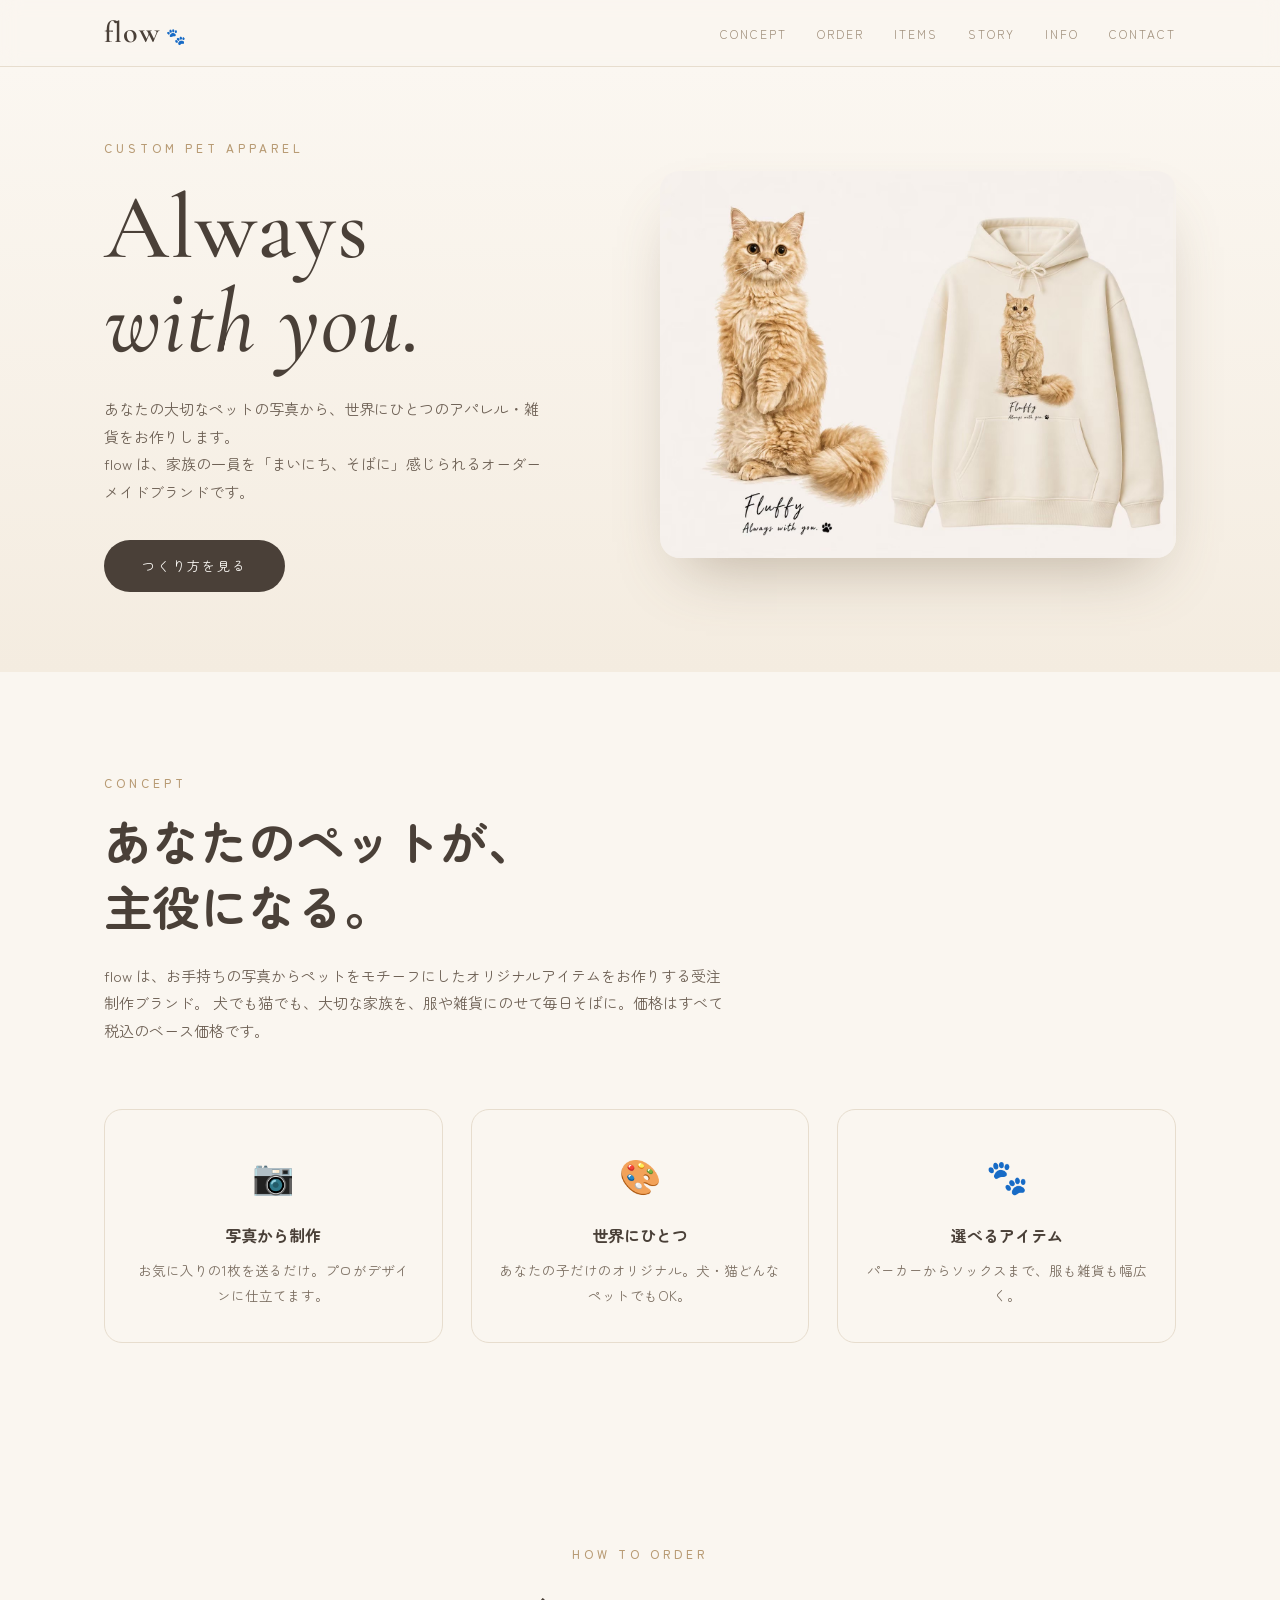
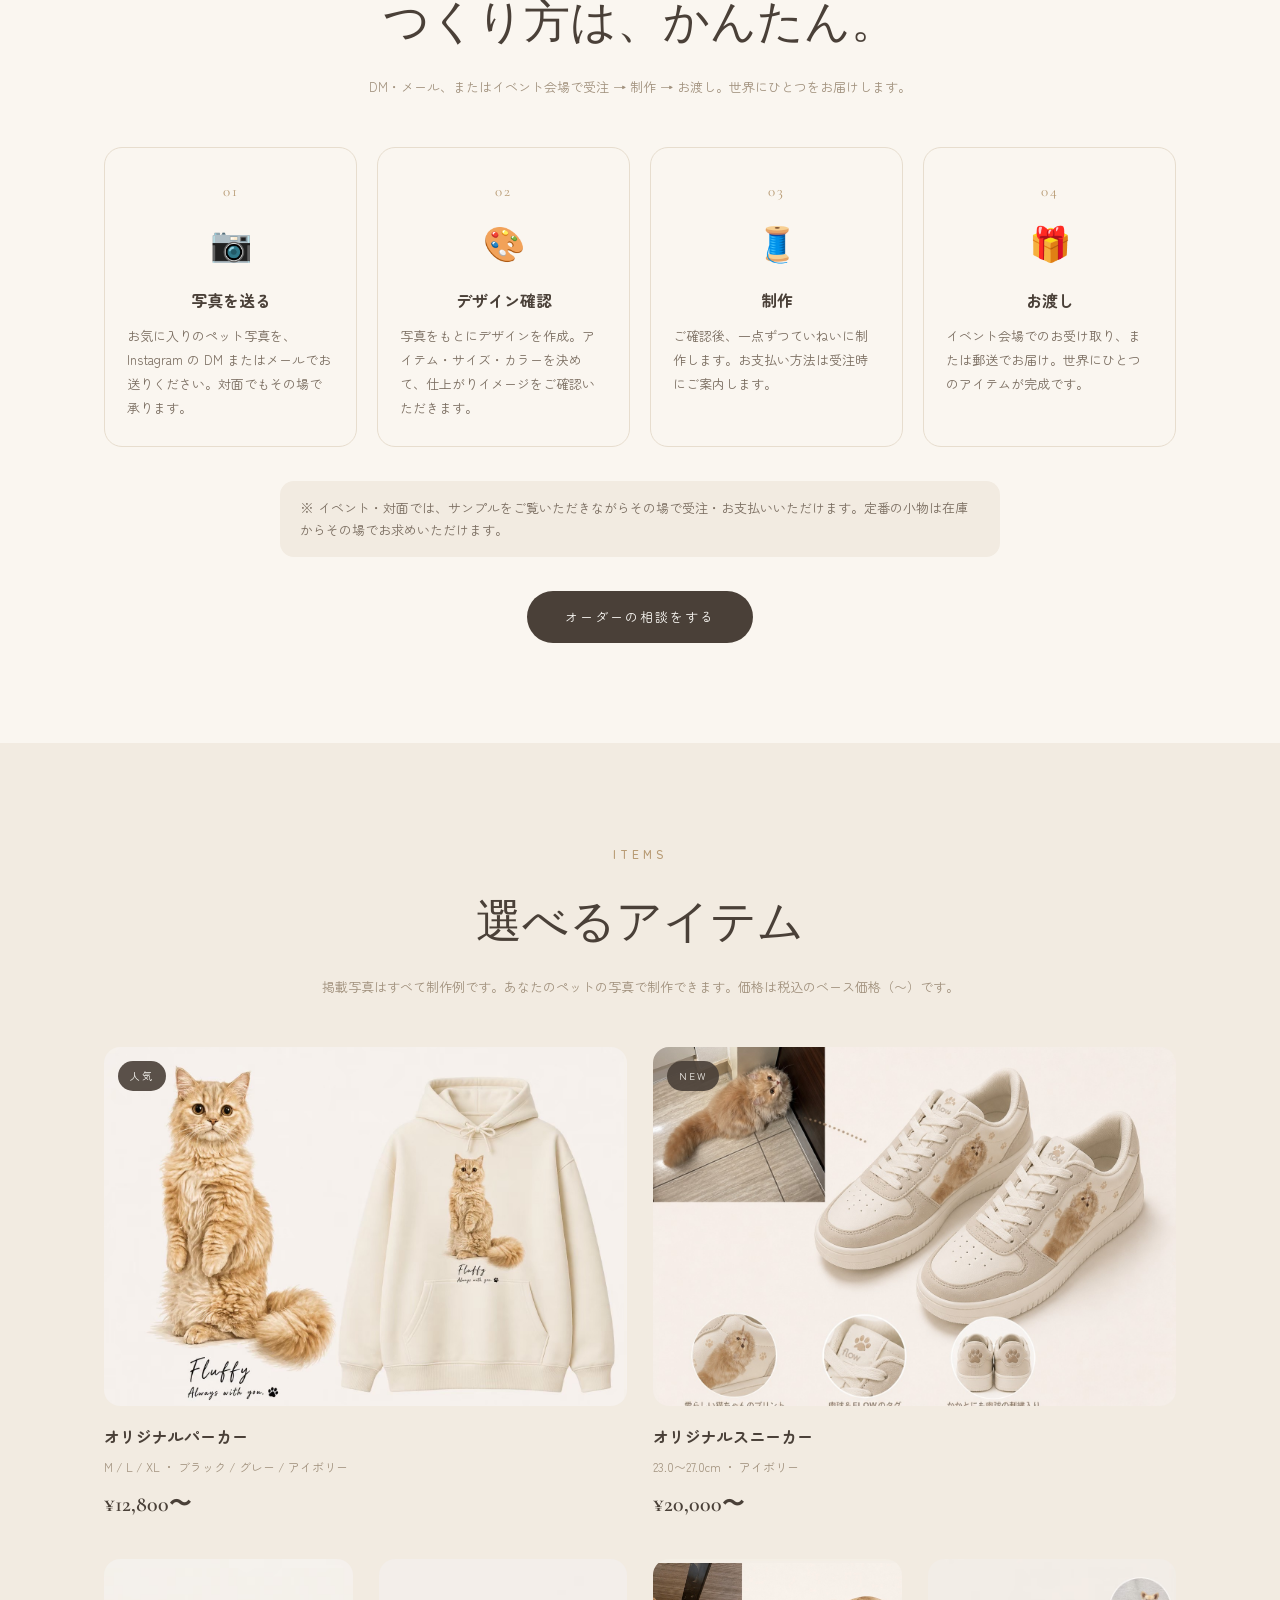
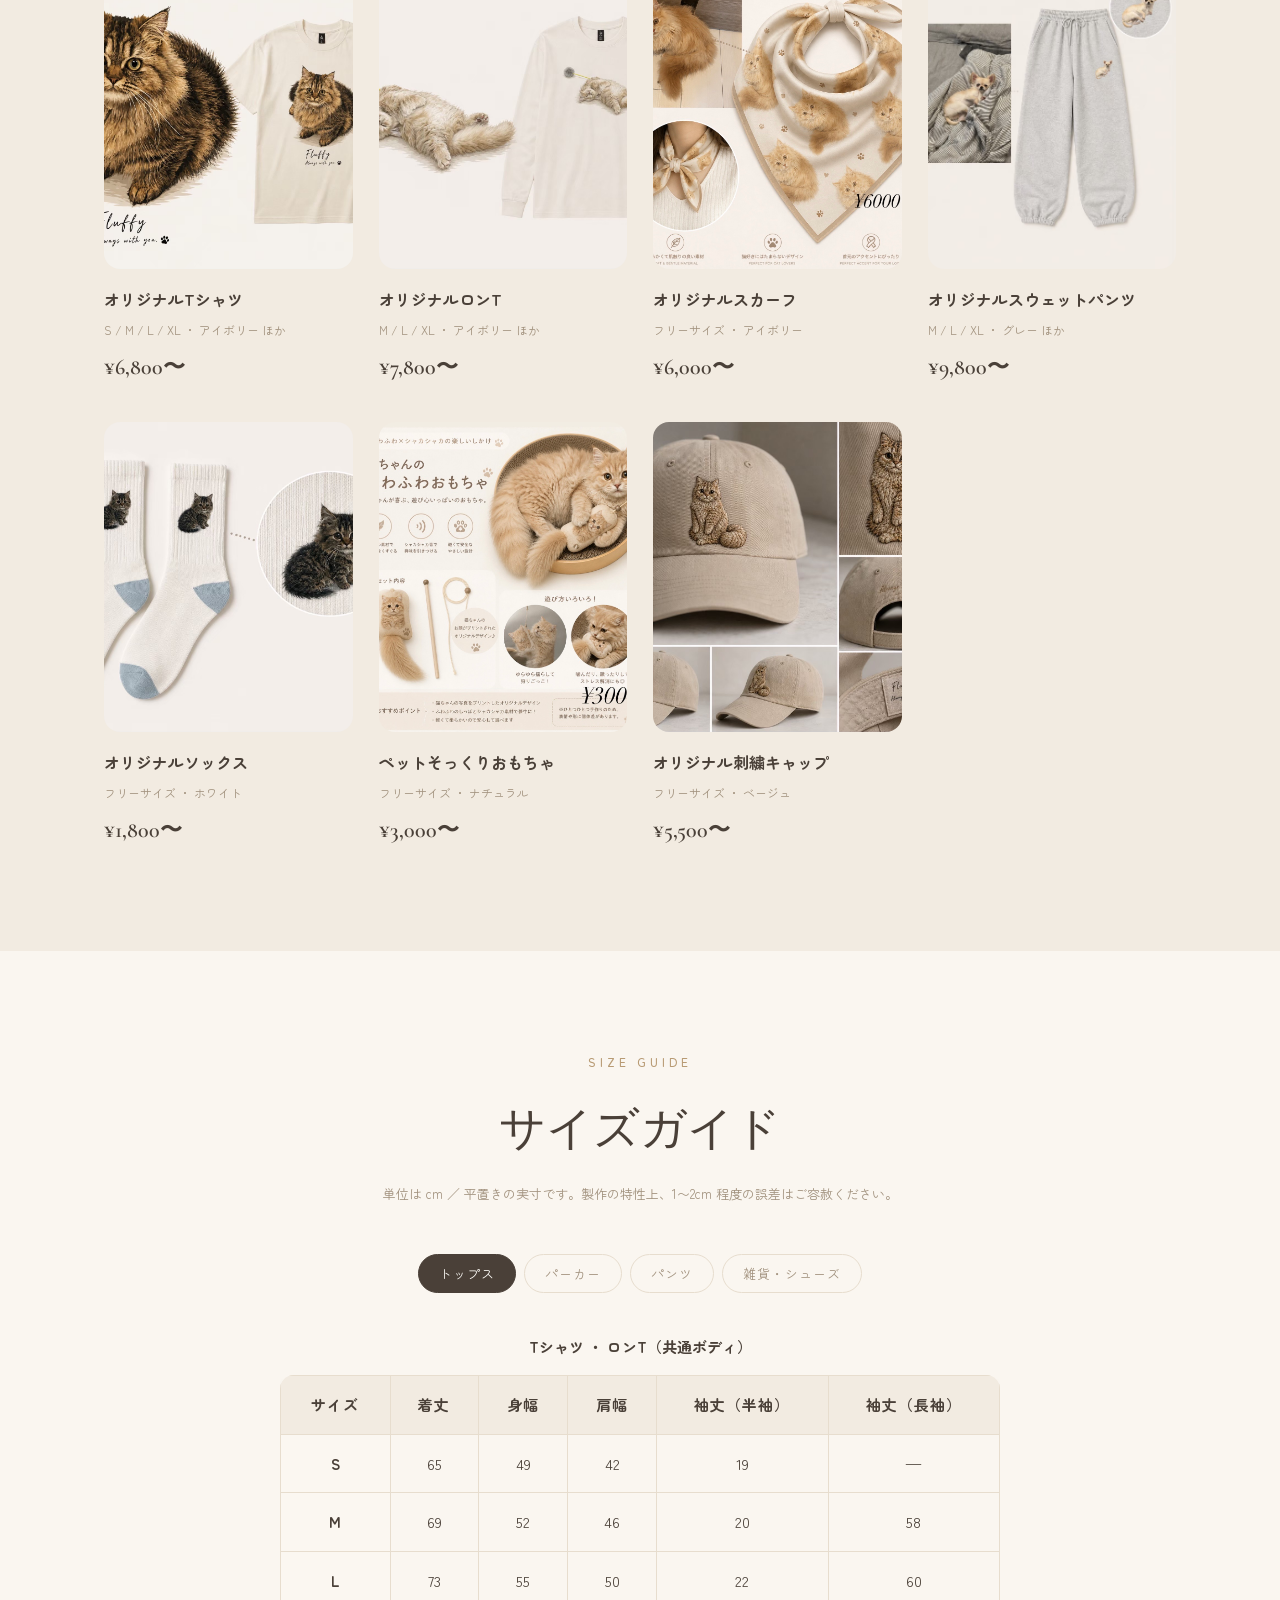
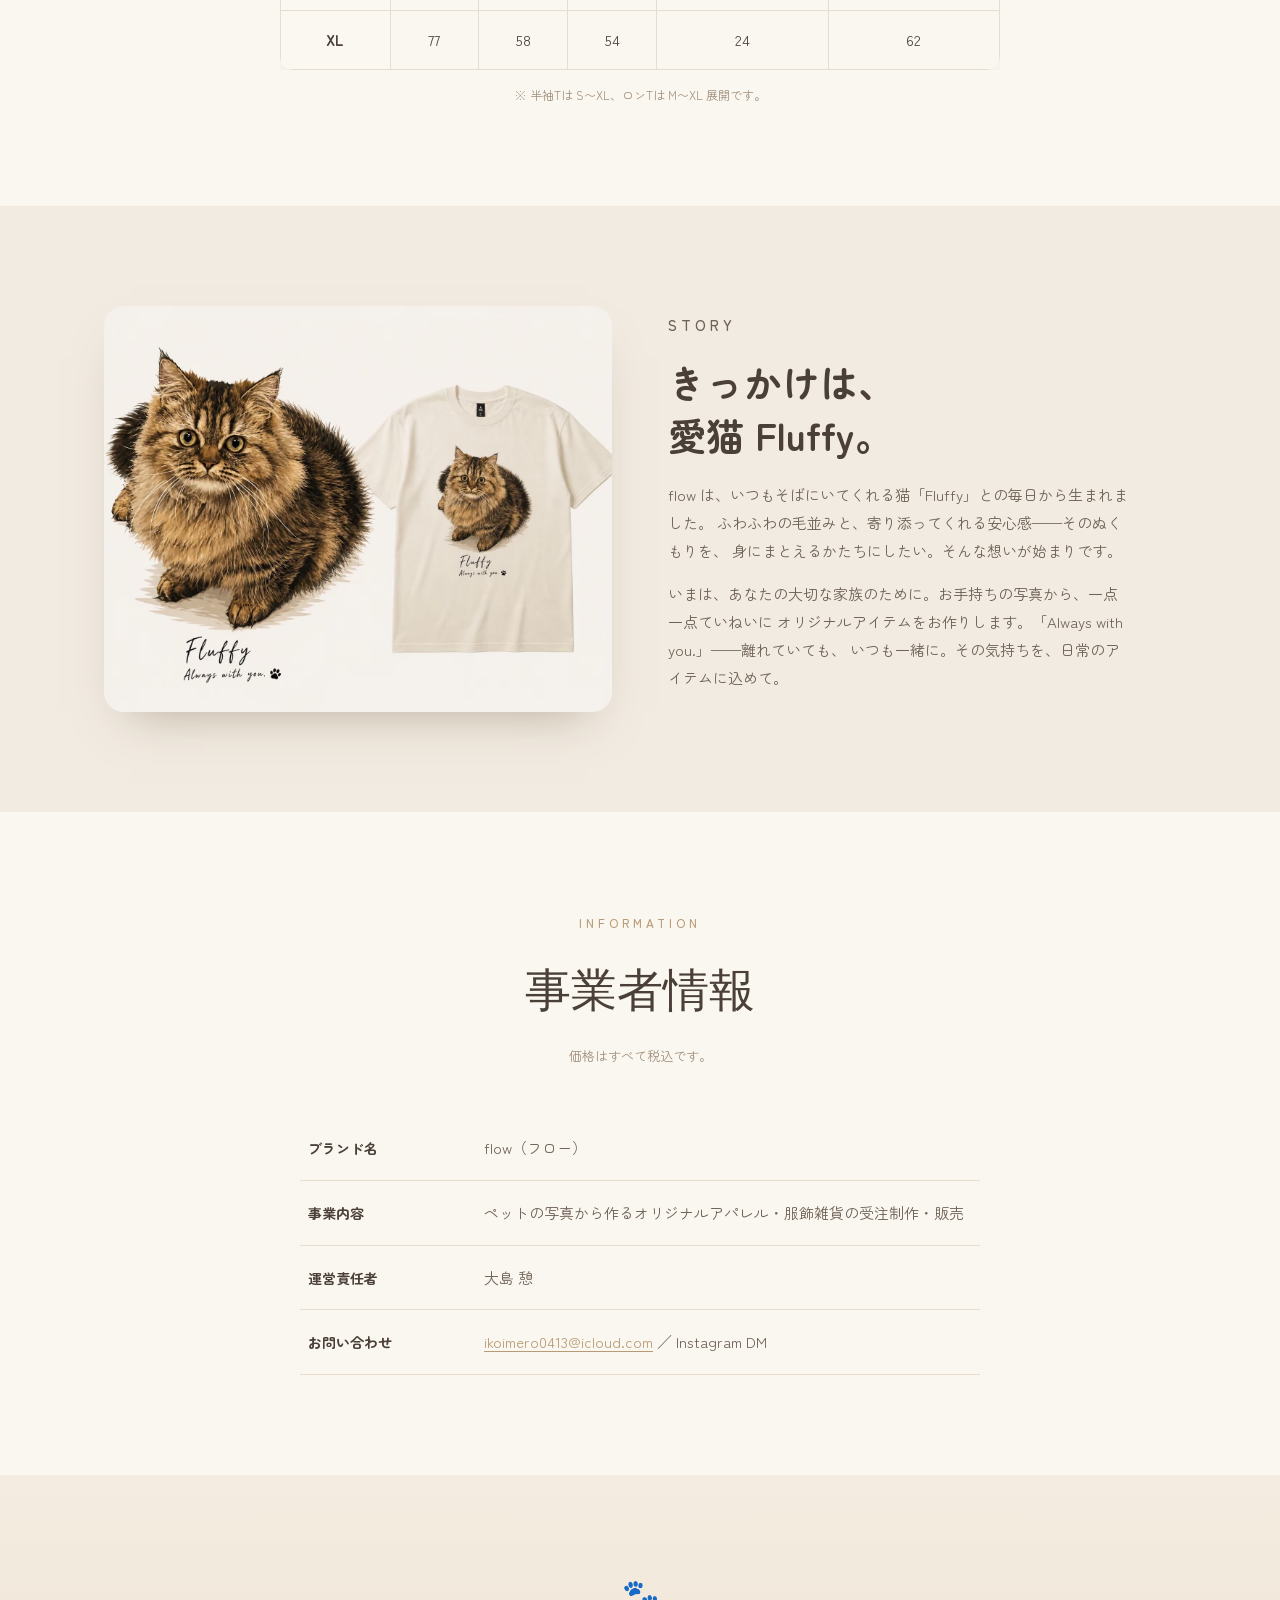
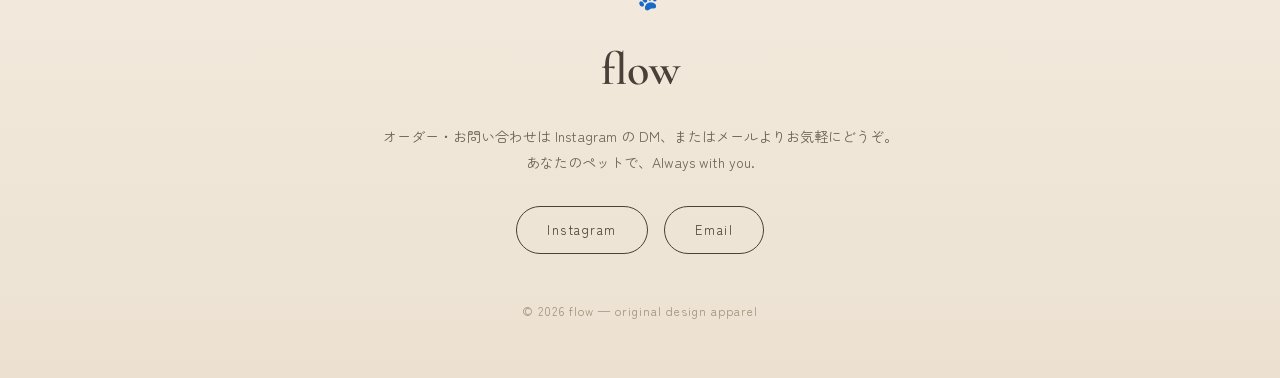
==== index.html @ d270e7b7 "Move site to repo root for GitHub Pages Flatten the site out of the nested apparel-site/ folder to t" ====
<!DOCTYPE html>
<html lang="ja">
<head>
<meta charset="utf-8">
<meta name="viewport" content="width=device-width, initial-scale=1">
<title>flow — あなたのペットで作る、オーダーメイドアパレル</title>
<meta name="description" content="flow（フロー）は、あなたの大切なペットの写真からオリジナルのアパレル・服飾雑貨をお作りする受注制作ブランド。犬も猫も、まいにちそばに。">
<meta property="og:title" content="flow — あなたのペットで作る、オーダーメイドアパレル">
<meta property="og:description" content="ペットの写真から作る、世界にひとつのオリジナルアパレル・服飾雑貨。">
<meta property="og:type" content="website">
<link rel="preconnect" href="https://fonts.googleapis.com">
<link rel="preconnect" href="https://fonts.gstatic.com" crossorigin>
<link href="https://fonts.googleapis.com/css2?family=Cormorant+Garamond:ital,wght@0,400;0,500;0,600;1,400&family=Zen+Maru+Gothic:wght@400;500;700&display=swap" rel="stylesheet">
<link rel="stylesheet" href="styles.css">
</head>
<body id="top">

  <!-- ===== ヘッダー ===== -->
  <header class="site-header">
    <div class="wrap header-inner">
      <a class="brand" href="#top">flow<span class="paw">🐾</span></a>
      <nav class="nav">
        <a href="#concept">CONCEPT</a>
        <a href="#order">ORDER</a>
        <a href="#items">ITEMS</a>
        <a href="#story">STORY</a>
        <a href="#information">INFO</a>
        <a href="#contact">CONTACT</a>
      </nav>
    </div>
  </header>

  <!-- ===== ヒーロー ===== -->
  <section class="hero">
    <div class="wrap hero-inner">
      <div class="hero-text">
        <p class="hero-kicker">CUSTOM PET APPAREL</p>
        <h1 class="hero-title">Always<br><span class="italic">with you.</span></h1>
        <p class="hero-lead">
          あなたの大切なペットの写真から、世界にひとつのアパレル・雑貨をお作りします。<br>
          flow は、家族の一員を「まいにち、そばに」感じられるオーダーメイドブランドです。
        </p>
        <a class="btn" href="#order">つくり方を見る</a>
      </div>
      <div class="hero-visual">
        <img src="assets/fluffy-hoodie.jpeg" alt="Fluffy プリントのアイボリーパーカー" loading="eager">
      </div>
    </div>
  </section>

  <!-- ===== コンセプト ===== -->
  <section id="concept" class="section concept">
    <div class="wrap">
      <p class="eyebrow">CONCEPT</p>
      <h2 class="concept-copy">
        あなたのペットが、<br>主役になる。
      </h2>
      <p class="concept-lead">
        flow は、お手持ちの写真からペットをモチーフにしたオリジナルアイテムをお作りする受注制作ブランド。
        犬でも猫でも、大切な家族を、服や雑貨にのせて毎日そばに。価格はすべて税込のベース価格です。
      </p>
      <div class="features">
        <div class="feature">
          <span class="feature-icon">📷</span>
          <h3>写真から制作</h3>
          <p>お気に入りの1枚を送るだけ。プロがデザインに仕立てます。</p>
        </div>
        <div class="feature">
          <span class="feature-icon">🎨</span>
          <h3>世界にひとつ</h3>
          <p>あなたの子だけのオリジナル。犬・猫どんなペットでもOK。</p>
        </div>
        <div class="feature">
          <span class="feature-icon">🐾</span>
          <h3>選べるアイテム</h3>
          <p>パーカーからソックスまで、服も雑貨も幅広く。</p>
        </div>
      </div>
    </div>
  </section>

  <!-- ===== 注文の流れ ===== -->
  <section id="order" class="section">
    <div class="wrap">
      <p class="eyebrow center">HOW TO ORDER</p>
      <h2 class="section-title center">つくり方は、かんたん。</h2>
      <p class="section-sub center">DM・メール、またはイベント会場で受注 → 制作 → お渡し。世界にひとつをお届けします。</p>

      <div class="steps">
        <div class="step">
          <span class="step-no">01</span>
          <span class="step-icon">📷</span>
          <h3>写真を送る</h3>
          <p>お気に入りのペット写真を、Instagram の DM またはメールでお送りください。対面でもその場で承ります。</p>
        </div>
        <div class="step">
          <span class="step-no">02</span>
          <span class="step-icon">🎨</span>
          <h3>デザイン確認</h3>
          <p>写真をもとにデザインを作成。アイテム・サイズ・カラーを決めて、仕上がりイメージをご確認いただきます。</p>
        </div>
        <div class="step">
          <span class="step-no">03</span>
          <span class="step-icon">🧵</span>
          <h3>制作</h3>
          <p>ご確認後、一点ずつていねいに制作します。お支払い方法は受注時にご案内します。</p>
        </div>
        <div class="step">
          <span class="step-no">04</span>
          <span class="step-icon">🎁</span>
          <h3>お渡し</h3>
          <p>イベント会場でのお受け取り、または郵送でお届け。世界にひとつのアイテムが完成です。</p>
        </div>
      </div>
      <p class="order-note">
        ※ イベント・対面では、サンプルをご覧いただきながらその場で受注・お支払いいただけます。定番の小物は在庫からその場でお求めいただけます。
      </p>
      <div class="order-cta">
        <a class="btn" href="#contact">オーダーの相談をする</a>
      </div>
    </div>
  </section>

  <!-- ===== アイテム ===== -->
  <section id="items" class="section section-alt">
    <div class="wrap">
      <p class="eyebrow center">ITEMS</p>
      <h2 class="section-title center">選べるアイテム</h2>
      <p class="section-sub center">掲載写真はすべて制作例です。あなたのペットの写真で制作できます。価格は税込のベース価格（〜）です。</p>

      <div class="grid">

        <article class="card feature-card">
          <div class="card-img">
            <img src="assets/fluffy-hoodie.jpeg" alt="オリジナルパーカー 制作例" loading="lazy">
            <span class="badge">人気</span>
          </div>
          <div class="card-body">
            <h3 class="card-name">オリジナルパーカー</h3>
            <p class="card-meta">M / L / XL ・ ブラック / グレー / アイボリー</p>
            <p class="card-price">¥12,800〜</p>
          </div>
        </article>

        <article class="card feature-card">
          <div class="card-img">
            <img src="assets/sneakers.jpeg" alt="オリジナルスニーカー 制作例" loading="lazy">
            <span class="badge">NEW</span>
          </div>
          <div class="card-body">
            <h3 class="card-name">オリジナルスニーカー</h3>
            <p class="card-meta">23.0〜27.0cm ・ アイボリー</p>
            <p class="card-price">¥20,000〜</p>
          </div>
        </article>

        <article class="card">
          <div class="card-img">
            <img src="assets/tshirt.jpeg" alt="オリジナルTシャツ 制作例" loading="lazy">
          </div>
          <div class="card-body">
            <h3 class="card-name">オリジナルTシャツ</h3>
            <p class="card-meta">S / M / L / XL ・ アイボリー ほか</p>
            <p class="card-price">¥6,800〜</p>
          </div>
        </article>

        <article class="card">
          <div class="card-img">
            <img src="assets/longsleeve.jpeg" alt="オリジナルロンT 制作例" loading="lazy">
          </div>
          <div class="card-body">
            <h3 class="card-name">オリジナルロンT</h3>
            <p class="card-meta">M / L / XL ・ アイボリー ほか</p>
            <p class="card-price">¥7,800〜</p>
          </div>
        </article>

        <article class="card">
          <div class="card-img">
            <img src="assets/scarf.jpeg" alt="オリジナルスカーフ 制作例" loading="lazy">
          </div>
          <div class="card-body">
            <h3 class="card-name">オリジナルスカーフ</h3>
            <p class="card-meta">フリーサイズ ・ アイボリー</p>
            <p class="card-price">¥6,000〜</p>
          </div>
        </article>

        <article class="card">
          <div class="card-img">
            <img src="assets/sweatpants.jpeg" alt="オリジナルスウェットパンツ 制作例" loading="lazy">
          </div>
          <div class="card-body">
            <h3 class="card-name">オリジナルスウェットパンツ</h3>
            <p class="card-meta">M / L / XL ・ グレー ほか</p>
            <p class="card-price">¥9,800〜</p>
          </div>
        </article>

        <article class="card">
          <div class="card-img">
            <img src="assets/socks.jpeg" alt="オリジナルソックス 制作例" loading="lazy">
          </div>
          <div class="card-body">
            <h3 class="card-name">オリジナルソックス</h3>
            <p class="card-meta">フリーサイズ ・ ホワイト</p>
            <p class="card-price">¥1,800〜</p>
          </div>
        </article>

        <article class="card">
          <div class="card-img">
            <img src="assets/toy.jpeg" alt="ペットそっくりおもちゃ 制作例" loading="lazy">
          </div>
          <div class="card-body">
            <h3 class="card-name">ペットそっくりおもちゃ</h3>
            <p class="card-meta">フリーサイズ ・ ナチュラル</p>
            <p class="card-price">¥3,000〜</p>
          </div>
        </article>

        <article class="card">
          <div class="card-img">
            <img src="assets/cap.jpeg" alt="オリジナル刺繍キャップ 制作例" loading="lazy">
          </div>
          <div class="card-body">
            <h3 class="card-name">オリジナル刺繍キャップ</h3>
            <p class="card-meta">フリーサイズ ・ ベージュ</p>
            <p class="card-price">¥5,500〜</p>
          </div>
        </article>

      </div>
    </div>
  </section>

  <!-- ===== サイズ表 ===== -->
  <section id="size" class="section">
    <div class="wrap">
      <p class="eyebrow center">SIZE GUIDE</p>
      <h2 class="section-title center">サイズガイド</h2>
      <p class="section-sub center">単位は cm ／ 平置きの実寸です。製作の特性上、1〜2cm 程度の誤差はご容赦ください。</p>

      <div class="size-tabs" role="tablist">
        <button class="size-tab is-active" data-panel="tops" type="button">トップス</button>
        <button class="size-tab" data-panel="sweat" type="button">パーカー</button>
        <button class="size-tab" data-panel="pants" type="button">パンツ</button>
        <button class="size-tab" data-panel="goods" type="button">雑貨・シューズ</button>
      </div>

      <!-- トップス -->
      <div class="size-panel is-active" data-panel="tops">
        <p class="table-cap">Tシャツ ・ ロンT（共通ボディ）</p>
        <div class="table-wrap">
          <table class="size-table">
            <thead>
              <tr><th>サイズ</th><th>着丈</th><th>身幅</th><th>肩幅</th><th>袖丈（半袖）</th><th>袖丈（長袖）</th></tr>
            </thead>
            <tbody>
              <tr><th>S</th><td>65</td><td>49</td><td>42</td><td>19</td><td>—</td></tr>
              <tr><th>M</th><td>69</td><td>52</td><td>46</td><td>20</td><td>58</td></tr>
              <tr><th>L</th><td>73</td><td>55</td><td>50</td><td>22</td><td>60</td></tr>
              <tr><th>XL</th><td>77</td><td>58</td><td>54</td><td>24</td><td>62</td></tr>
            </tbody>
          </table>
        </div>
        <p class="table-note">※ 半袖Tは S〜XL、ロンTは M〜XL 展開です。</p>
      </div>

      <!-- パーカー・スウェット -->
      <div class="size-panel" data-panel="sweat">
        <p class="table-cap">キャットイラストパーカー</p>
        <div class="table-wrap">
          <table class="size-table">
            <thead>
              <tr><th>サイズ</th><th>着丈</th><th>身幅</th><th>肩幅</th><th>袖丈</th></tr>
            </thead>
            <tbody>
              <tr><th>M</th><td>68</td><td>58</td><td>54</td><td>58</td></tr>
              <tr><th>L</th><td>72</td><td>61</td><td>57</td><td>60</td></tr>
              <tr><th>XL</th><td>76</td><td>64</td><td>60</td><td>62</td></tr>
            </tbody>
          </table>
        </div>
        <p class="table-note">※ ゆったりとしたオーバーサイズシルエットです。</p>
      </div>

      <!-- パンツ -->
      <div class="size-panel" data-panel="pants">
        <p class="table-cap">スウェットパンツ</p>
        <div class="table-wrap">
          <table class="size-table">
            <thead>
              <tr><th>サイズ</th><th>ウエスト</th><th>股上</th><th>股下</th><th>わたり幅</th><th>裾幅</th></tr>
            </thead>
            <tbody>
              <tr><th>M</th><td>34</td><td>30</td><td>66</td><td>32</td><td>16</td></tr>
              <tr><th>L</th><td>36</td><td>31</td><td>68</td><td>33</td><td>17</td></tr>
              <tr><th>XL</th><td>38</td><td>32</td><td>70</td><td>34</td><td>18</td></tr>
            </tbody>
          </table>
        </div>
        <p class="table-note">※ ウエストは平置き実寸です。ゴム＋ドローコードで伸縮します。</p>
      </div>

      <!-- 雑貨・シューズ -->
      <div class="size-panel" data-panel="goods">
        <div class="table-wrap">
          <table class="size-table size-table--goods">
            <thead>
              <tr><th>アイテム</th><th>サイズ ・ 寸法</th></tr>
            </thead>
            <tbody>
              <tr><th>刺繍キャップ</th><td>頭囲 約56〜60cm（アジャスターで調整可）</td></tr>
              <tr><th>猫柄スカーフ</th><td>約 53 × 53cm</td></tr>
              <tr><th>猫プリントソックス</th><td>対応サイズ 約23〜26cm</td></tr>
              <tr><th>スニーカー</th><td>23.0〜27.0cm（0.5cm 刻み）</td></tr>
            </tbody>
          </table>
        </div>
      </div>
    </div>
  </section>

  <!-- ===== ストーリー ===== -->
  <section id="story" class="section section-alt">
    <div class="wrap story">
      <div class="story-img">
        <img src="assets/tshirt.jpeg" alt="Fluffy のイラストTシャツとFluffy本人" loading="lazy">
      </div>
      <div class="story-text">
        <p class="eyebrow">STORY</p>
        <h2 class="story-title">きっかけは、<br>愛猫 Fluffy。</h2>
        <p>
          flow は、いつもそばにいてくれる猫「Fluffy」との毎日から生まれました。
          ふわふわの毛並みと、寄り添ってくれる安心感——そのぬくもりを、
          身にまとえるかたちにしたい。そんな想いが始まりです。
        </p>
        <p>
          いまは、あなたの大切な家族のために。お手持ちの写真から、一点一点ていねいに
          オリジナルアイテムをお作りします。「Always with you.」——離れていても、
          いつも一緒に。その気持ちを、日常のアイテムに込めて。
        </p>
      </div>
    </div>
  </section>

  <!-- ===== 事業者情報 ===== -->
  <section id="information" class="section">
    <div class="wrap">
      <p class="eyebrow center">INFORMATION</p>
      <h2 class="section-title center">事業者情報</h2>
      <p class="section-sub center">価格はすべて税込です。</p>

      <!-- ↓ 〔　〕内はご自身の情報に差し替えてください（審査前に必須） -->
      <dl class="info-list">
        <div class="info-row"><dt>ブランド名</dt><dd>flow（フロー）</dd></div>
        <div class="info-row"><dt>事業内容</dt><dd>ペットの写真から作るオリジナルアパレル・服飾雑貨の受注制作・販売</dd></div>
        <div class="info-row"><dt>運営責任者</dt><dd>大島 憩</dd></div>
        <div class="info-row"><dt>お問い合わせ</dt><dd><a href="mailto:ikoimero0413@icloud.com">ikoimero0413@icloud.com</a> ／ Instagram DM</dd></div>
      </dl>
    </div>
  </section>

  <!-- ===== コンタクト / フッター ===== -->
  <footer id="contact" class="site-footer">
    <div class="wrap footer-inner">
      <span class="footer-paw">🐾</span>
      <h2 class="footer-brand">flow</h2>
      <p class="footer-lead">
        オーダー・お問い合わせは Instagram の DM、またはメールよりお気軽にどうぞ。<br>
        あなたのペットで、Always with you.
      </p>
      <div class="links">
        <a href="https://instagram.com/" target="_blank" rel="noopener">Instagram</a>
        <a href="mailto:ikoimero0413@icloud.com">Email</a>
      </div>
      <p class="copyright">© 2026 flow — original design apparel</p>
    </div>
  </footer>

  <script>
    // サイズガイドのタブ切り替え
    document.querySelectorAll('.size-tab').forEach(function (tab) {
      tab.addEventListener('click', function () {
        var id = tab.dataset.panel;
        document.querySelectorAll('.size-tab').forEach(function (t) {
          t.classList.toggle('is-active', t === tab);
        });
        document.querySelectorAll('.size-panel').forEach(function (p) {
          p.classList.toggle('is-active', p.dataset.panel === id);
        });
      });
    });
  </script>

</body>
</html>
---- styles.css ----
/* ===== 基本設定 ===== */
* { margin: 0; padding: 0; box-sizing: border-box; }
:root {
  --ink:    #4a4038;   /* 温かみのある濃茶 */
  --paper:  #faf6f0;   /* アイボリー背景 */
  --cream:  #f2ebe1;   /* セクション背景 */
  --sand:   #e7ddce;   /* ボーダー・スウォッチ */
  --taupe:  #c9bda9;
  --muted:  #a1917d;
  --accent: #b89b74;   /* ベージュブラウン */
}
html { scroll-behavior: smooth; }
body {
  font-family: 'Zen Maru Gothic', 'Hiragino Maru Gothic ProN', 'Yu Gothic', Meiryo, sans-serif;
  color: var(--ink);
  background: var(--paper);
  line-height: 1.85;
  -webkit-font-smoothing: antialiased;
}
.wrap { max-width: 1120px; margin: 0 auto; padding: 0 24px; }
a { color: inherit; text-decoration: none; }
img { max-width: 100%; display: block; }
.italic { font-style: italic; }

/* ===== ヘッダー ===== */
.site-header {
  position: sticky; top: 0; z-index: 20;
  background: rgba(250,246,240,.82);
  backdrop-filter: blur(10px);
  border-bottom: 1px solid var(--sand);
}
.header-inner { display: flex; align-items: center; justify-content: space-between; height: 66px; }
.brand {
  font-family: 'Cormorant Garamond', serif;
  font-weight: 600; font-size: 30px; letter-spacing: 1px; color: var(--ink);
  display: flex; align-items: baseline; gap: 6px;
}
.brand .paw { font-size: 16px; }
.nav a {
  margin-left: 26px; font-size: 12px; letter-spacing: 2px;
  color: var(--muted); transition: color .2s;
}
.nav a:hover { color: var(--ink); }

/* ===== ヒーロー ===== */
.hero {
  background: linear-gradient(180deg, #fbf7f1 0%, #f4ece0 100%);
  overflow: hidden;
}
.hero-inner {
  display: grid; grid-template-columns: 1fr 1fr;
  align-items: center; gap: 40px;
  padding: 70px 24px 80px;
}
.hero-kicker {
  font-size: 12px; letter-spacing: 4px; color: var(--accent);
  margin-bottom: 22px; font-weight: 500;
}
.hero-title {
  font-family: 'Cormorant Garamond', serif;
  font-size: clamp(52px, 8vw, 92px); line-height: 1.02;
  font-weight: 500; color: var(--ink); letter-spacing: 1px;
}
.hero-lead { margin: 26px 0 34px; color: #6e6155; max-width: 440px; font-size: 15px; }
.hero-visual img {
  width: 100%; border-radius: 20px;
  box-shadow: 0 30px 60px -25px rgba(120,100,75,.45);
}
.btn {
  display: inline-block; padding: 14px 38px;
  background: var(--ink); color: #fdfbf7;
  font-size: 13px; letter-spacing: 2px; border-radius: 999px;
  transition: transform .2s, box-shadow .2s;
}
.btn:hover { transform: translateY(-2px); box-shadow: 0 12px 24px -10px rgba(74,64,56,.6); }

/* ===== セクション共通 ===== */
.section { padding: 100px 0; }
.section-alt { background: var(--cream); }
.eyebrow { font-size: 12px; letter-spacing: 4px; color: var(--accent); font-weight: 500; margin-bottom: 14px; }
.section-title {
  font-family: 'Cormorant Garamond', serif;
  font-size: clamp(32px, 5vw, 46px); font-weight: 500; color: var(--ink); margin-bottom: 10px;
}
.section-sub { font-size: 13px; color: var(--muted); margin-bottom: 48px; }
.center { text-align: center; }

/* ===== コンセプト ===== */
.concept-copy {
  font-family: 'Cormorant Garamond', serif;
  font-size: clamp(30px, 5vw, 48px); font-weight: 500; line-height: 1.35;
  color: var(--ink); margin-bottom: 24px;
}
/* 日本語見出しは丸ゴシックで */
.concept-copy { font-family: 'Zen Maru Gothic', serif; font-weight: 700; }
.concept-lead { max-width: 620px; color: #6e6155; font-size: 15px; margin-bottom: 64px; }
.features { display: grid; grid-template-columns: repeat(3, 1fr); gap: 28px; }
.feature {
  background: var(--paper); border: 1px solid var(--sand);
  border-radius: 18px; padding: 34px 28px; text-align: center;
  transition: transform .25s, box-shadow .25s;
}
.feature:hover { transform: translateY(-4px); box-shadow: 0 18px 34px -20px rgba(120,100,75,.4); }
.feature-icon { font-size: 34px; display: block; margin-bottom: 14px; }
.feature h3 { font-size: 16px; font-weight: 700; margin-bottom: 8px; }
.feature p { font-size: 13.5px; color: #7a6d60; }

/* ===== 注文の流れ ===== */
.steps {
  display: grid; grid-template-columns: repeat(4, 1fr); gap: 20px;
  counter-reset: step;
}
.step {
  position: relative; background: var(--paper); border: 1px solid var(--sand);
  border-radius: 18px; padding: 30px 22px 26px; text-align: center;
  transition: transform .25s, box-shadow .25s;
}
.step:hover { transform: translateY(-4px); box-shadow: 0 18px 34px -20px rgba(120,100,75,.4); }
.step-no {
  font-family: 'Cormorant Garamond', serif; font-size: 15px; letter-spacing: 2px;
  color: var(--accent); display: block; margin-bottom: 6px;
}
.step-icon { font-size: 34px; display: block; margin-bottom: 12px; }
.step h3 { font-size: 16px; font-weight: 700; margin-bottom: 8px; }
.step p { font-size: 13px; color: #7a6d60; text-align: left; }
.order-note {
  max-width: 720px; margin: 34px auto 0; font-size: 13px; color: #7a6d60;
  background: var(--cream); border-radius: 14px; padding: 16px 20px; line-height: 1.7;
}
.order-cta { text-align: center; margin-top: 34px; }

/* ===== 商品グリッド ===== */
.grid { display: grid; grid-template-columns: repeat(4, 1fr); gap: 34px 26px; }
.feature-card { grid-column: span 2; }
.card { transition: transform .25s; }
.card-img {
  position: relative; aspect-ratio: 4 / 5; border-radius: 16px;
  overflow: hidden; margin-bottom: 16px; background: var(--sand);
}
.feature-card .card-img { aspect-ratio: 16 / 11; }
.card-img img { width: 100%; height: 100%; object-fit: cover; transition: transform .5s ease; }
.card:hover .card-img img { transform: scale(1.05); }
.badge {
  position: absolute; top: 14px; left: 14px;
  background: rgba(74,64,56,.9); color: #fdfbf7;
  font-size: 10px; letter-spacing: 2px; padding: 6px 12px; border-radius: 999px;
}
.card-name { font-size: 16px; font-weight: 700; }
.card-meta { font-size: 12px; color: var(--muted); margin-top: 4px; }
.card-price {
  font-family: 'Cormorant Garamond', serif;
  font-size: 22px; color: var(--ink); margin-top: 6px; font-weight: 600;
}

/* ===== ストーリー ===== */
.story { display: grid; grid-template-columns: 1fr 1fr; gap: 56px; align-items: center; }
.story-img img { width: 100%; border-radius: 20px; box-shadow: 0 24px 48px -26px rgba(120,100,75,.5); }
.story-title {
  font-family: 'Zen Maru Gothic', serif; font-weight: 700;
  font-size: clamp(26px, 4vw, 38px); line-height: 1.4; color: var(--ink); margin-bottom: 20px;
}
.story-text p { color: #6e6155; font-size: 15px; margin-bottom: 16px; max-width: 460px; }

/* ===== 事業者情報 ===== */
.info-list { max-width: 680px; margin: 0 auto; }
.info-row {
  display: grid; grid-template-columns: 160px 1fr; gap: 16px;
  padding: 18px 8px; border-bottom: 1px solid var(--sand); align-items: baseline;
}
.info-row dt { font-weight: 700; font-size: 14px; color: var(--ink); }
.info-row dd { font-size: 15px; color: #6e6155; }
.info-row dd a { color: var(--accent); text-decoration: underline; text-underline-offset: 3px; }
.info-row dd a:hover { color: var(--ink); }

/* ===== サイズ表 ===== */
.size-tabs { display: flex; flex-wrap: wrap; gap: 8px; justify-content: center; margin-bottom: 40px; }
.size-tab {
  border: 1px solid var(--sand); background: var(--paper); color: var(--muted);
  padding: 9px 20px; border-radius: 999px; font-family: inherit;
  font-size: 13px; letter-spacing: 1px; cursor: pointer; transition: all .2s;
}
.size-tab:hover { color: var(--ink); border-color: var(--taupe); }
.size-tab.is-active { background: var(--ink); color: #fdfbf7; border-color: var(--ink); }
.size-panel { display: none; }
.size-panel.is-active { display: block; animation: fadeUp .35s ease; }
@keyframes fadeUp { from { opacity: 0; transform: translateY(8px); } to { opacity: 1; transform: none; } }
.table-cap { text-align: center; font-weight: 700; font-size: 15px; color: var(--ink); margin-bottom: 14px; }
.size-panel .table-wrap + .table-cap { margin-top: 40px; }
.table-note { text-align: center; font-size: 12px; color: var(--muted); margin-top: 14px; }
.size-table--goods th { white-space: nowrap; }
.size-table--goods td { text-align: left; }
.table-wrap { overflow-x: auto; max-width: 720px; margin: 0 auto; }
.size-table {
  width: 100%; border-collapse: collapse; font-size: 15px;
  background: var(--paper); border-radius: 14px; overflow: hidden;
  box-shadow: 0 16px 34px -24px rgba(120,100,75,.5);
}
.size-table th, .size-table td { padding: 15px 18px; text-align: center; border: 1px solid var(--sand); }
.size-table thead th { background: var(--cream); font-weight: 700; letter-spacing: 1px; }
.size-table tbody th { background: #fbf7f1; font-weight: 700; }
.size-table tbody tr:hover td { background: #f6efe4; }

/* ===== フッター ===== */
.site-footer {
  background: linear-gradient(180deg,#f4ece0 0%, #ece1d1 100%);
  padding: 90px 0 56px; text-align: center;
}
.footer-paw { font-size: 30px; display: block; margin-bottom: 6px; }
.footer-brand {
  font-family: 'Cormorant Garamond', serif;
  font-size: 46px; font-weight: 600; color: var(--ink); margin-bottom: 12px;
}
.footer-lead { color: #6e6155; margin-bottom: 30px; font-size: 14px; }
.links { display: flex; gap: 16px; justify-content: center; flex-wrap: wrap; }
.links a {
  padding: 11px 30px; border: 1px solid var(--ink); border-radius: 999px;
  font-size: 13px; letter-spacing: 1.5px; transition: background .2s, color .2s;
}
.links a:hover { background: var(--ink); color: #fdfbf7; }
.copyright { margin-top: 46px; font-size: 12px; color: var(--muted); letter-spacing: 1px; }

/* ===== レスポンシブ ===== */
@media (max-width: 900px) {
  .hero-inner { grid-template-columns: 1fr; text-align: center; padding-top: 48px; }
  .hero-text { order: 2; }
  .hero-visual { order: 1; max-width: 420px; margin: 0 auto; }
  .hero-lead { margin-left: auto; margin-right: auto; }
  .grid { grid-template-columns: repeat(2, 1fr); }
  .feature-card { grid-column: span 2; }
  .feature-card .card-img { aspect-ratio: 4 / 5; }
  .story { grid-template-columns: 1fr; gap: 32px; }
  .story-img { max-width: 460px; margin: 0 auto; }
  .story-text p { max-width: none; }
  .steps { grid-template-columns: repeat(2, 1fr); }
}
@media (max-width: 640px) {
  .section { padding: 68px 0; }
  .features { grid-template-columns: 1fr; }
  .nav a { margin-left: 12px; letter-spacing: .5px; font-size: 11px; }
  .brand { font-size: 24px; }
  .info-row { grid-template-columns: 1fr; gap: 2px; padding: 14px 4px; }
  .steps { grid-template-columns: 1fr; }
}
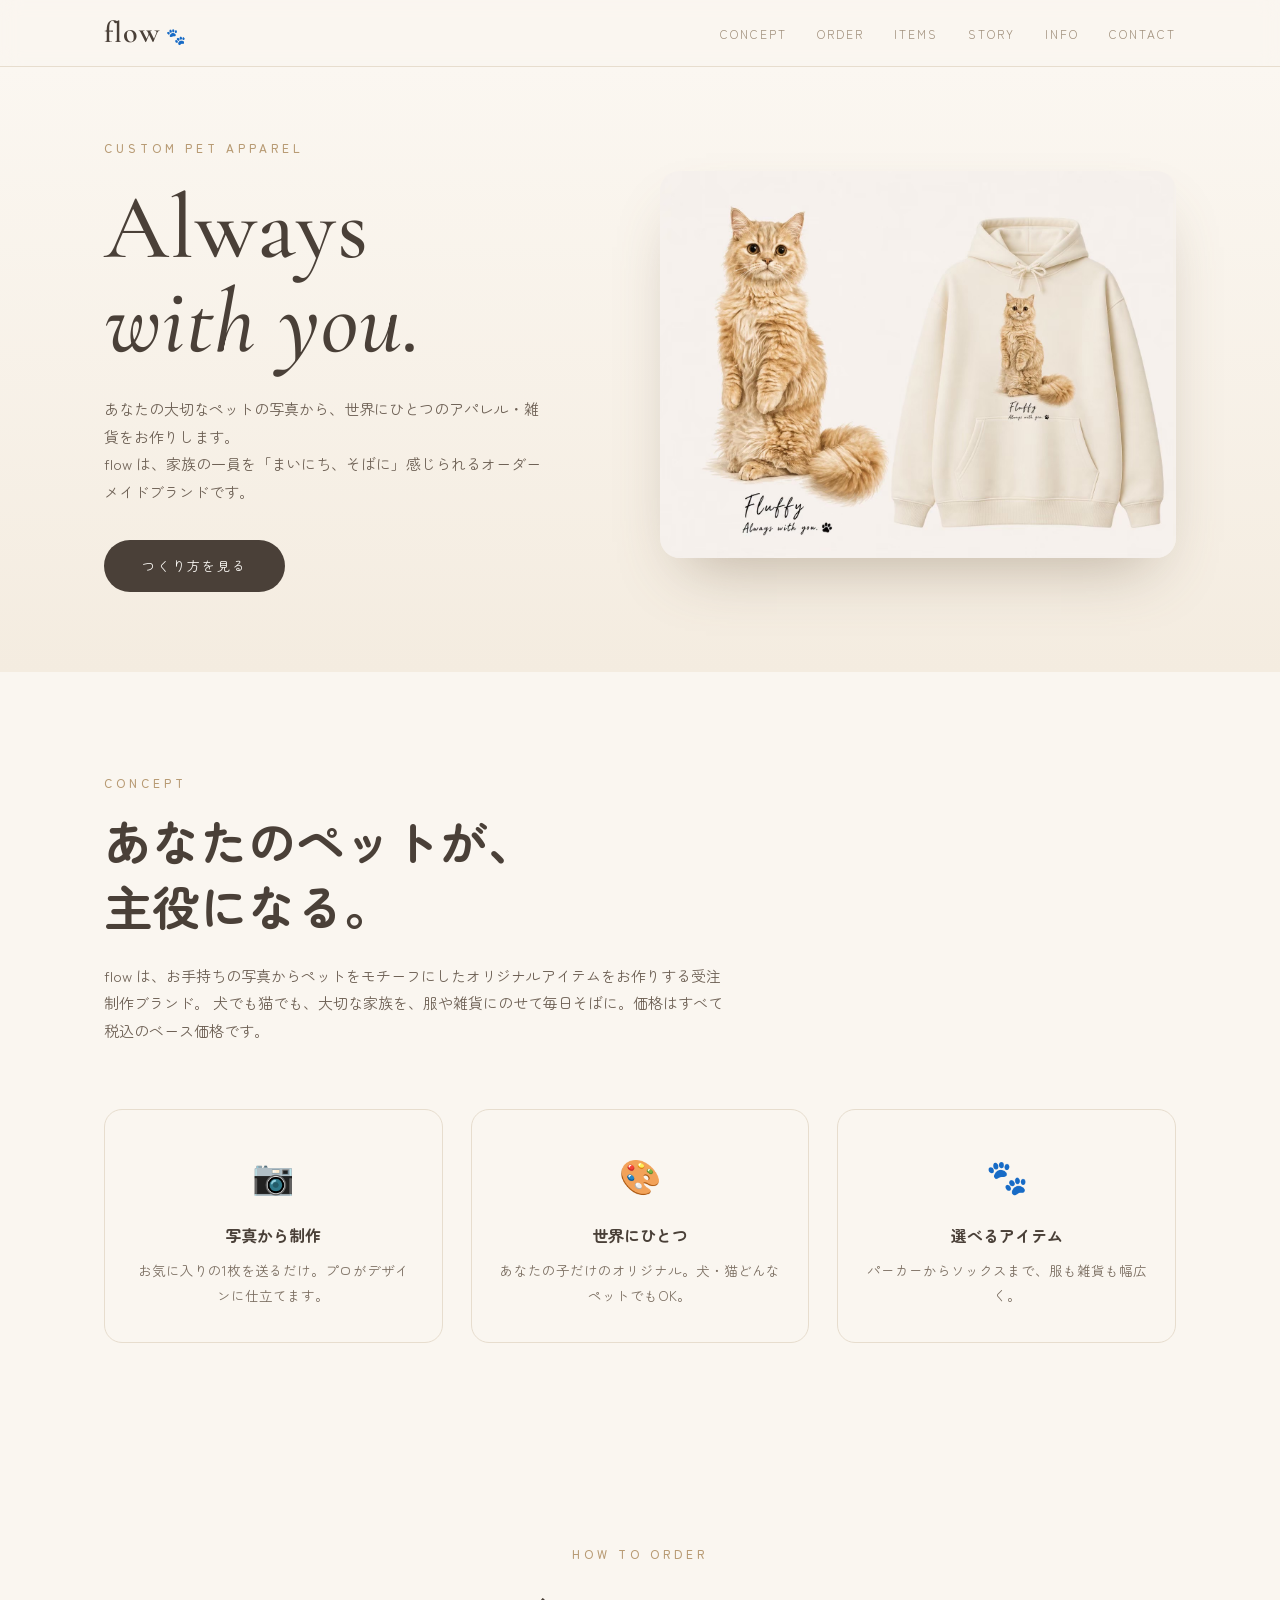
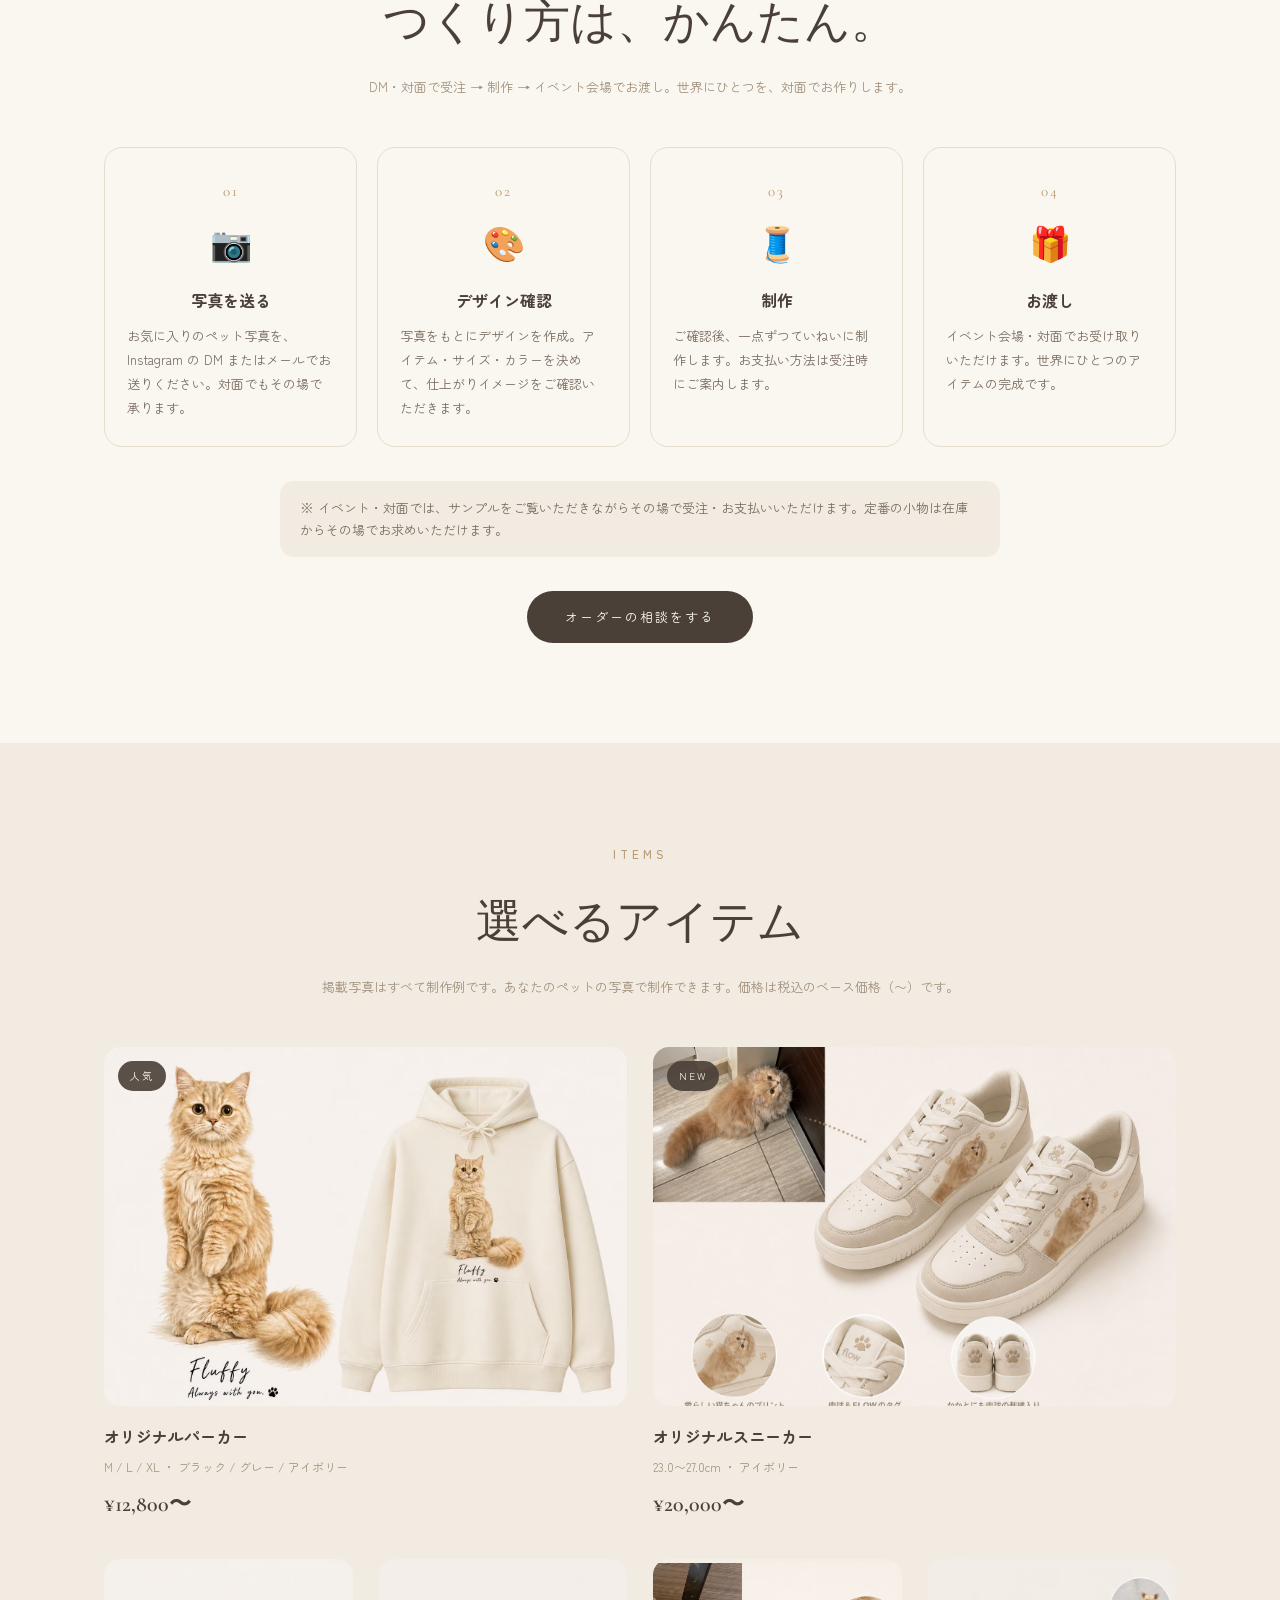
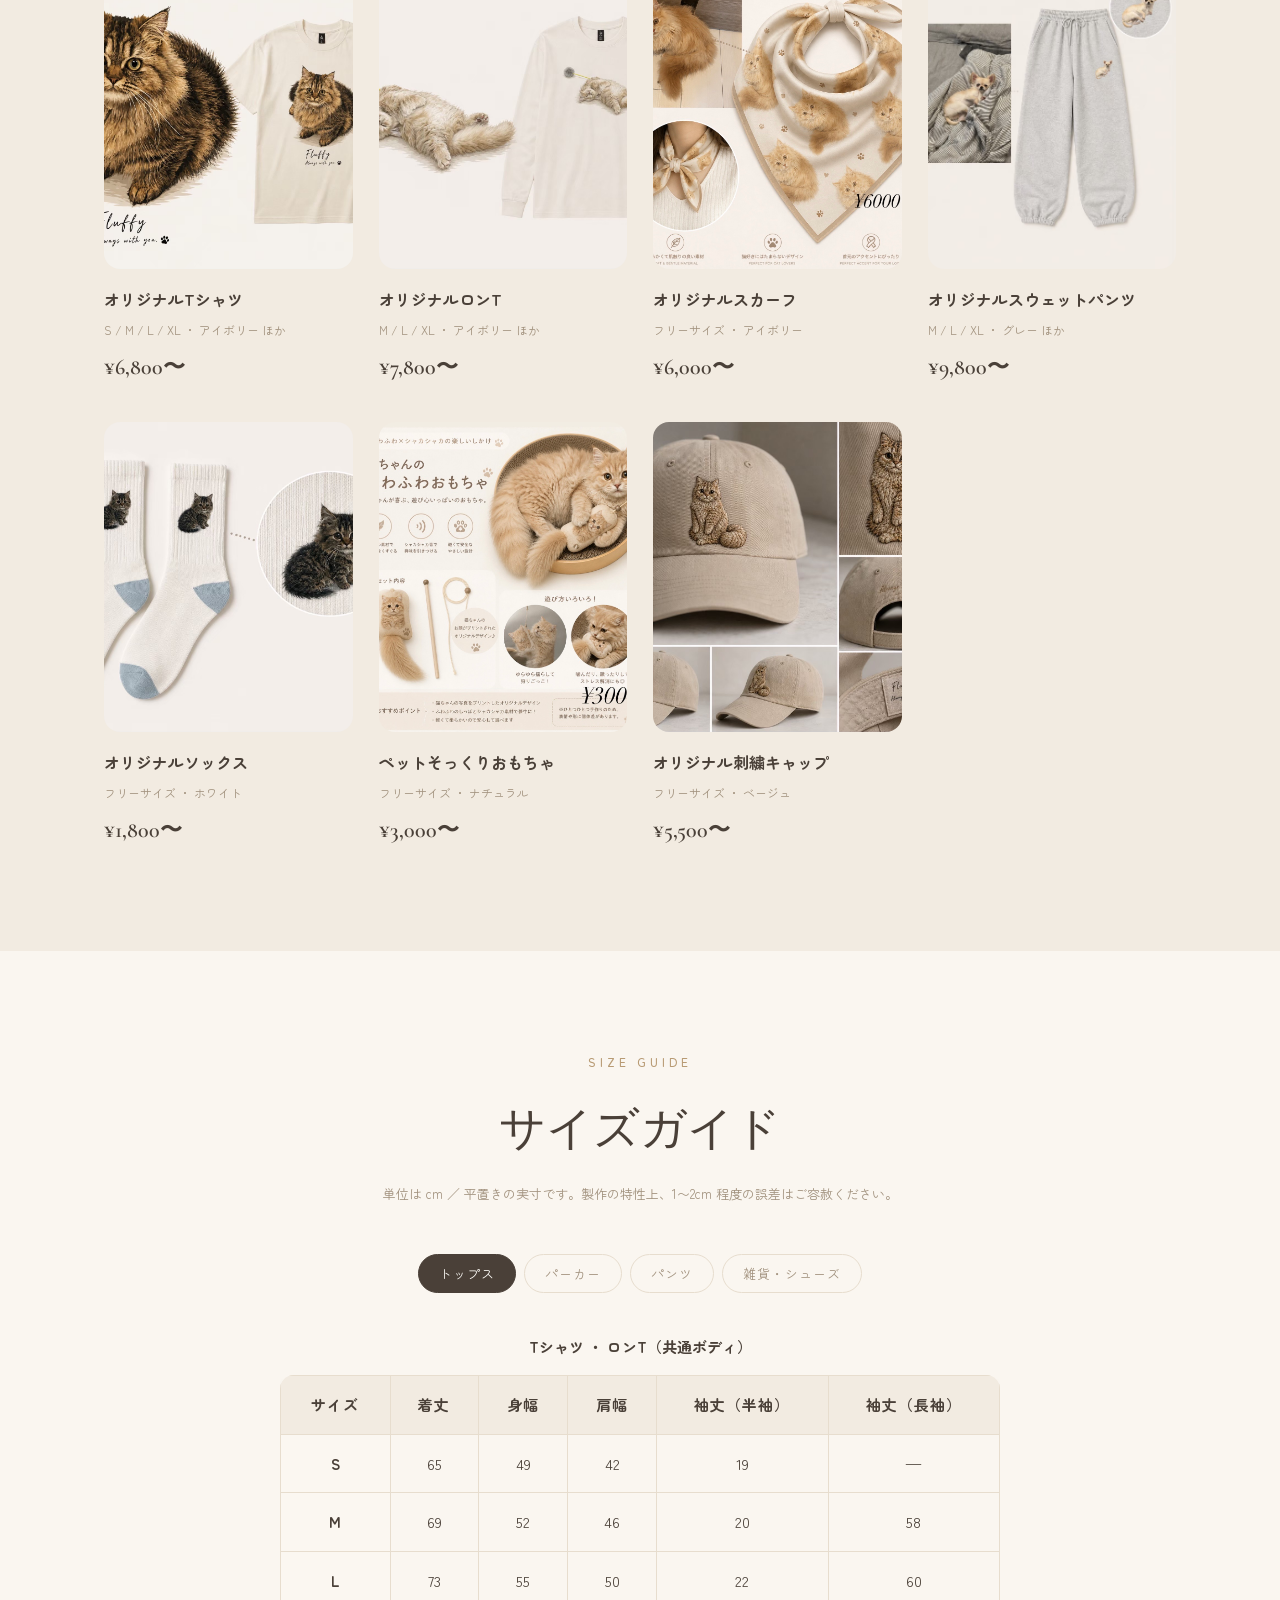
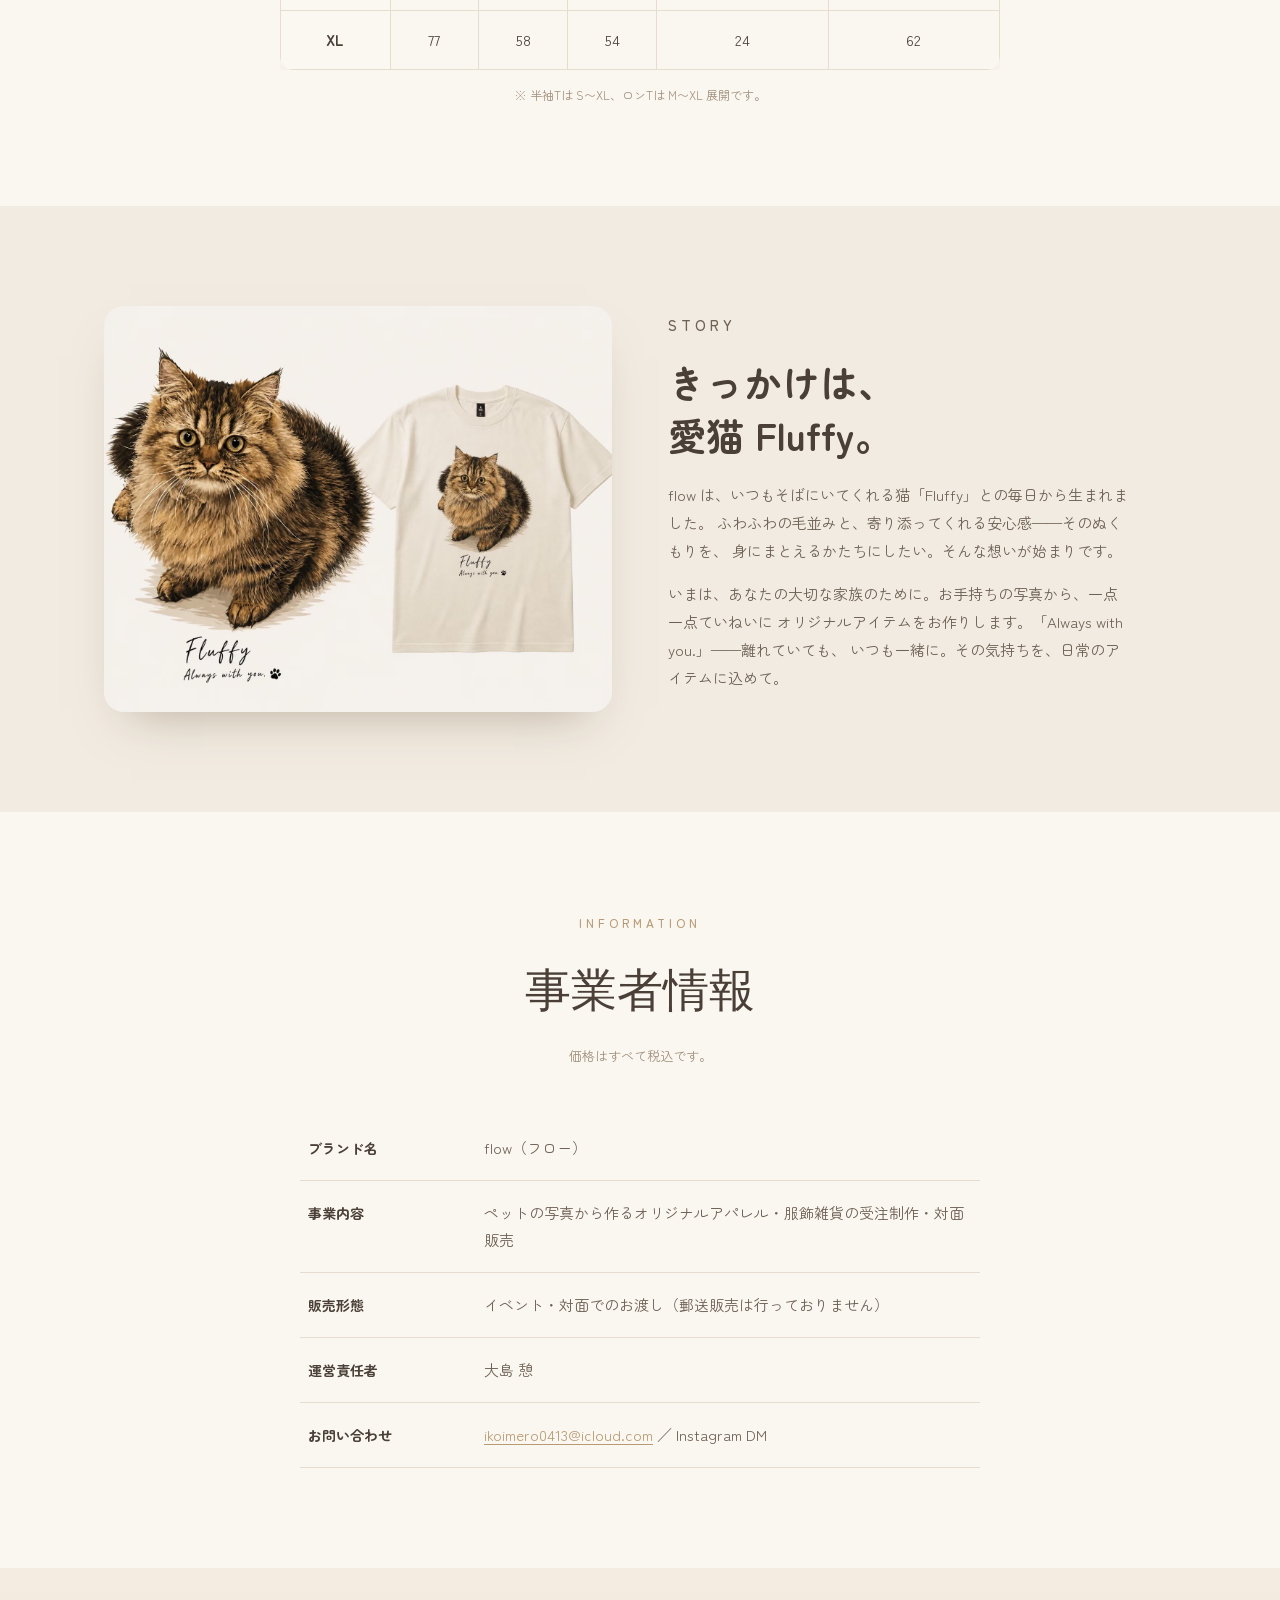
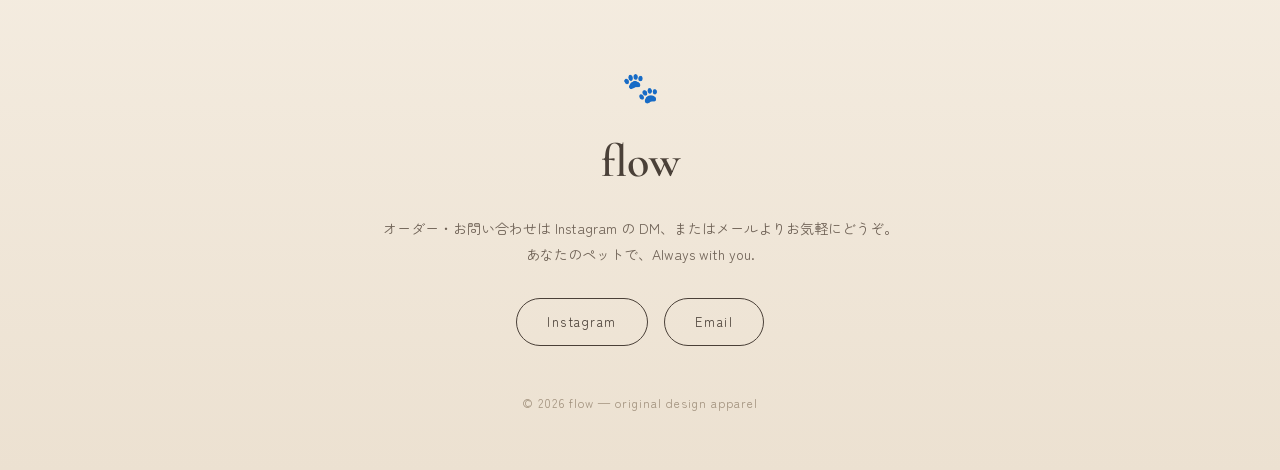
==== commit 5f396767: "Switch to in-person-only sales (drop shipping) Remove mail-delivery wording so the model is clearly " ====
--- a/index.html
+++ b/index.html
@@ -84,7 +84,7 @@
     <div class="wrap">
       <p class="eyebrow center">HOW TO ORDER</p>
       <h2 class="section-title center">つくり方は、かんたん。</h2>
-      <p class="section-sub center">DM・メール、またはイベント会場で受注 → 制作 → お渡し。世界にひとつをお届けします。</p>
+      <p class="section-sub center">DM・対面で受注 → 制作 → イベント会場でお渡し。世界にひとつを、対面でお作りします。</p>
 
       <div class="steps">
         <div class="step">
@@ -109,7 +109,7 @@
           <span class="step-no">04</span>
           <span class="step-icon">🎁</span>
           <h3>お渡し</h3>
-          <p>イベント会場でのお受け取り、または郵送でお届け。世界にひとつのアイテムが完成です。</p>
+          <p>イベント会場・対面でお受け取りいただけます。世界にひとつのアイテムの完成です。</p>
         </div>
       </div>
       <p class="order-note">
@@ -356,7 +356,8 @@
       <!-- ↓ 〔　〕内はご自身の情報に差し替えてください（審査前に必須） -->
       <dl class="info-list">
         <div class="info-row"><dt>ブランド名</dt><dd>flow（フロー）</dd></div>
-        <div class="info-row"><dt>事業内容</dt><dd>ペットの写真から作るオリジナルアパレル・服飾雑貨の受注制作・販売</dd></div>
+        <div class="info-row"><dt>事業内容</dt><dd>ペットの写真から作るオリジナルアパレル・服飾雑貨の受注制作・対面販売</dd></div>
+        <div class="info-row"><dt>販売形態</dt><dd>イベント・対面でのお渡し（郵送販売は行っておりません）</dd></div>
         <div class="info-row"><dt>運営責任者</dt><dd>大島 憩</dd></div>
         <div class="info-row"><dt>お問い合わせ</dt><dd><a href="mailto:ikoimero0413@icloud.com">ikoimero0413@icloud.com</a> ／ Instagram DM</dd></div>
       </dl>
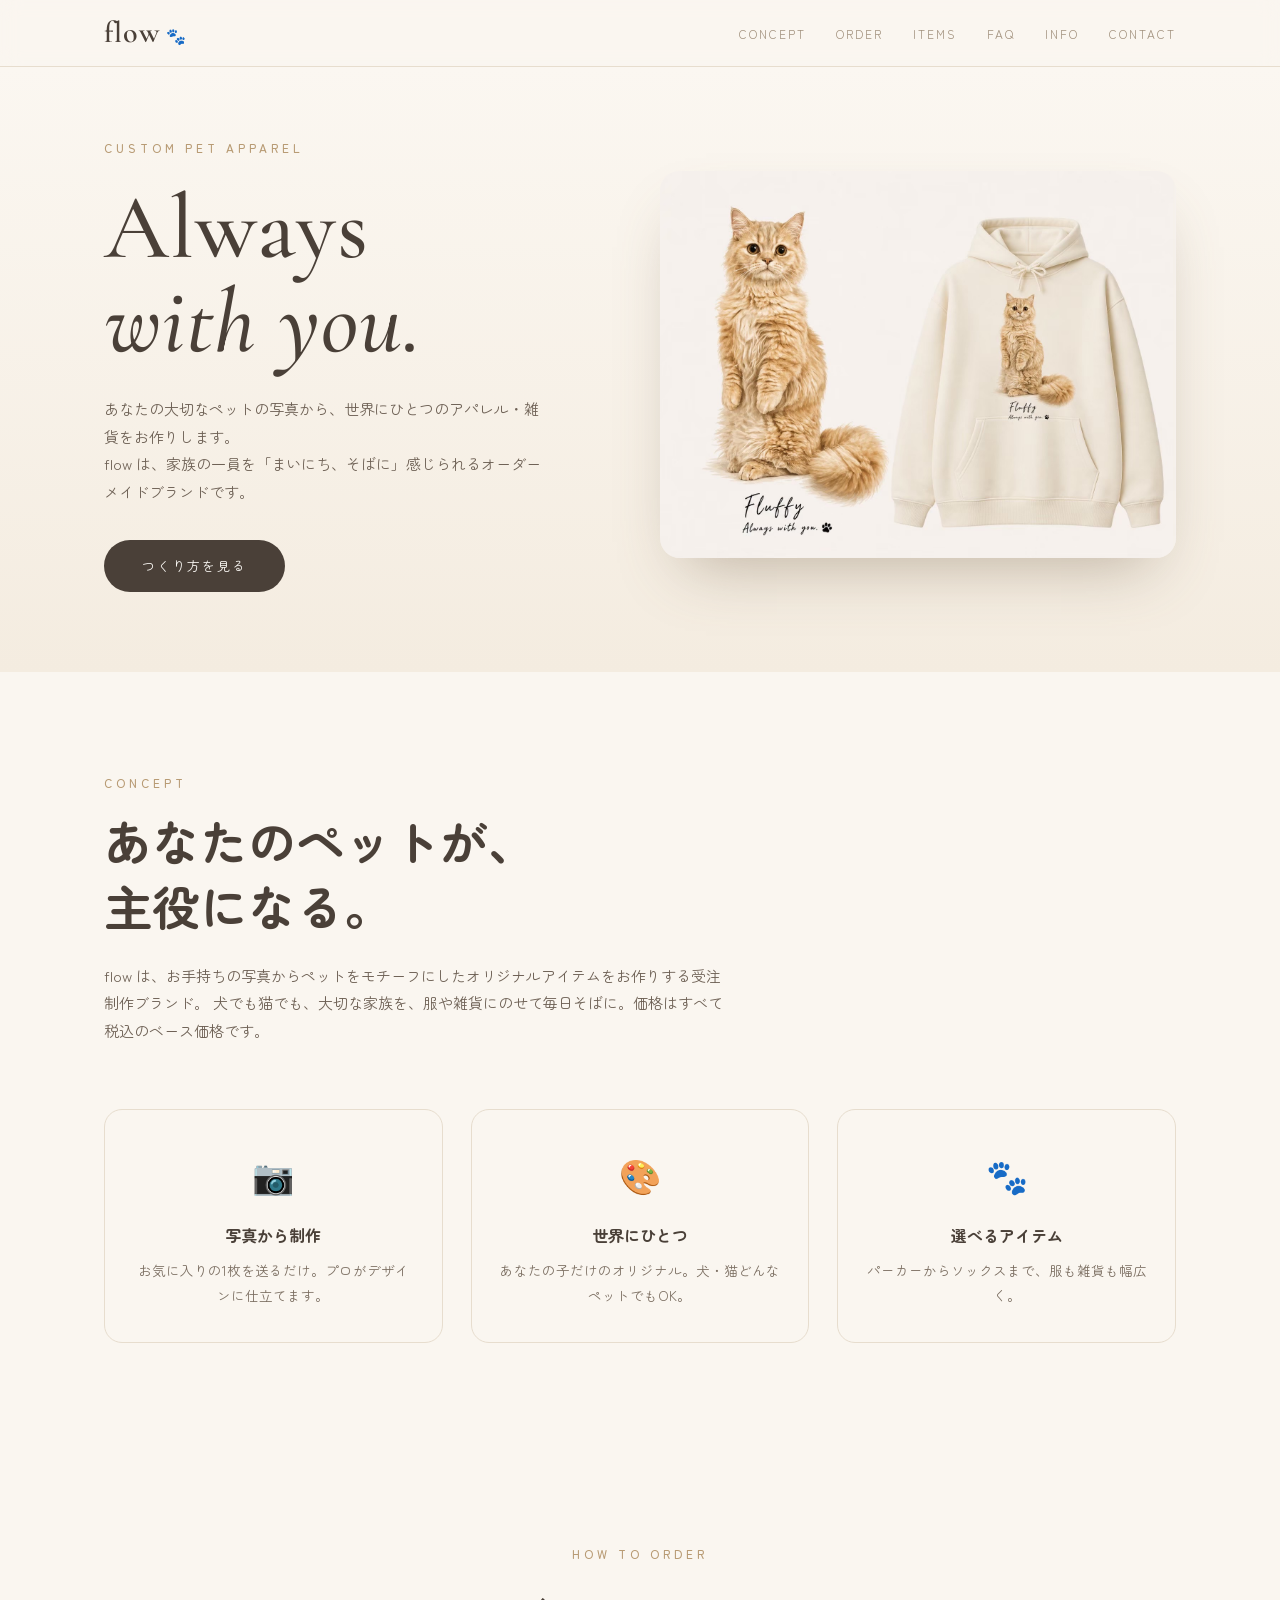
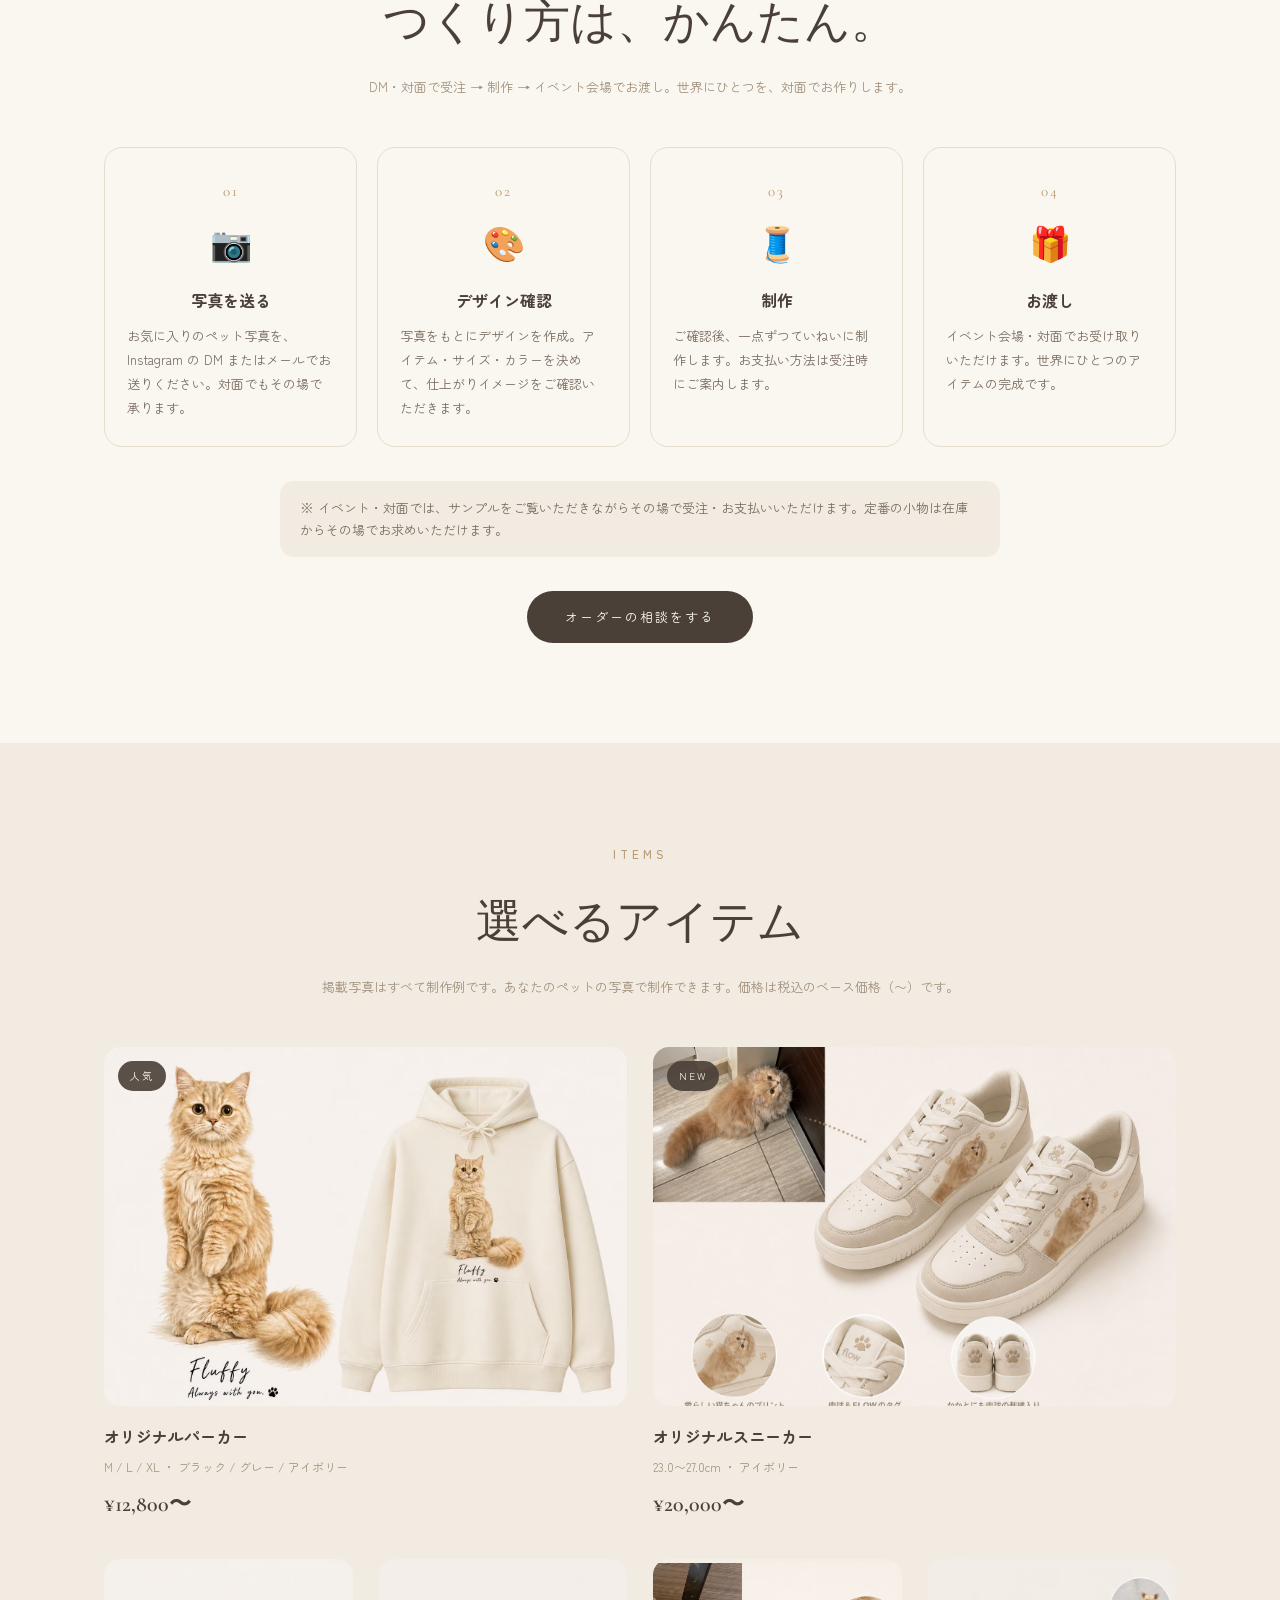
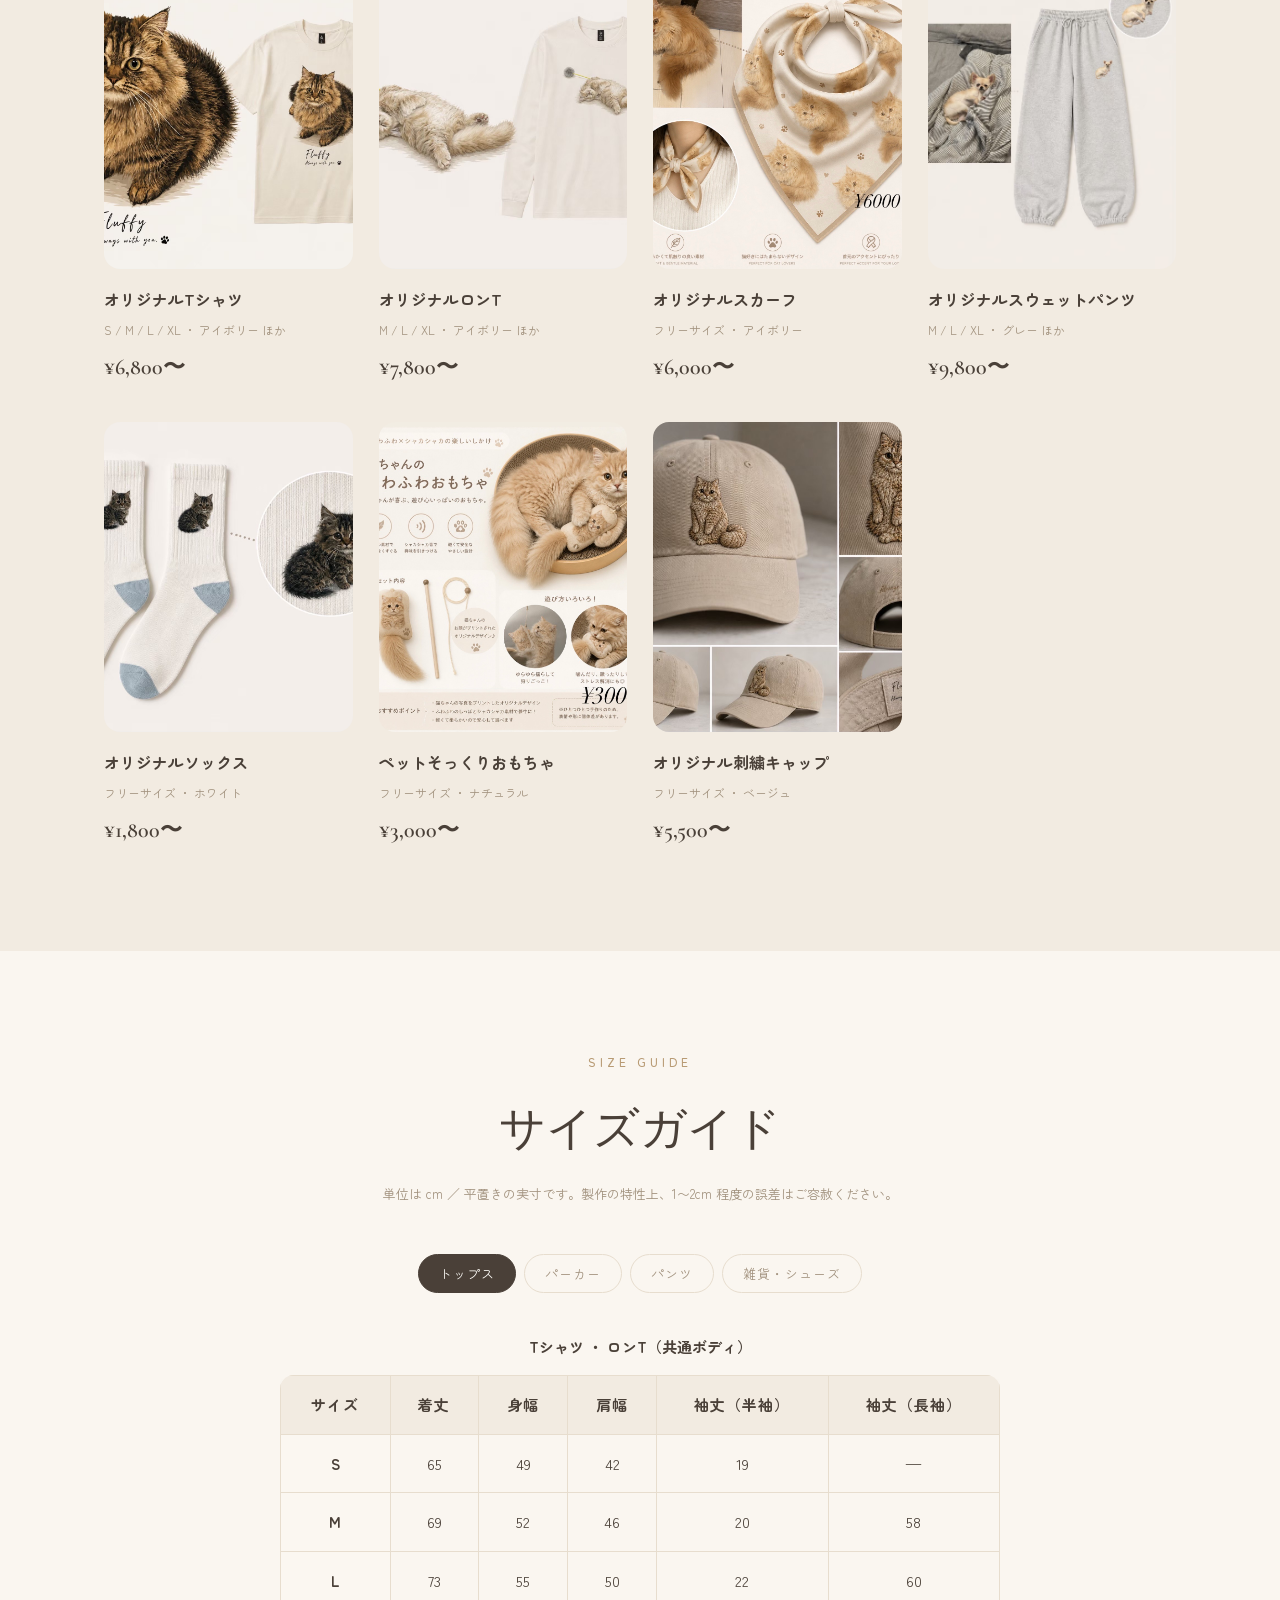
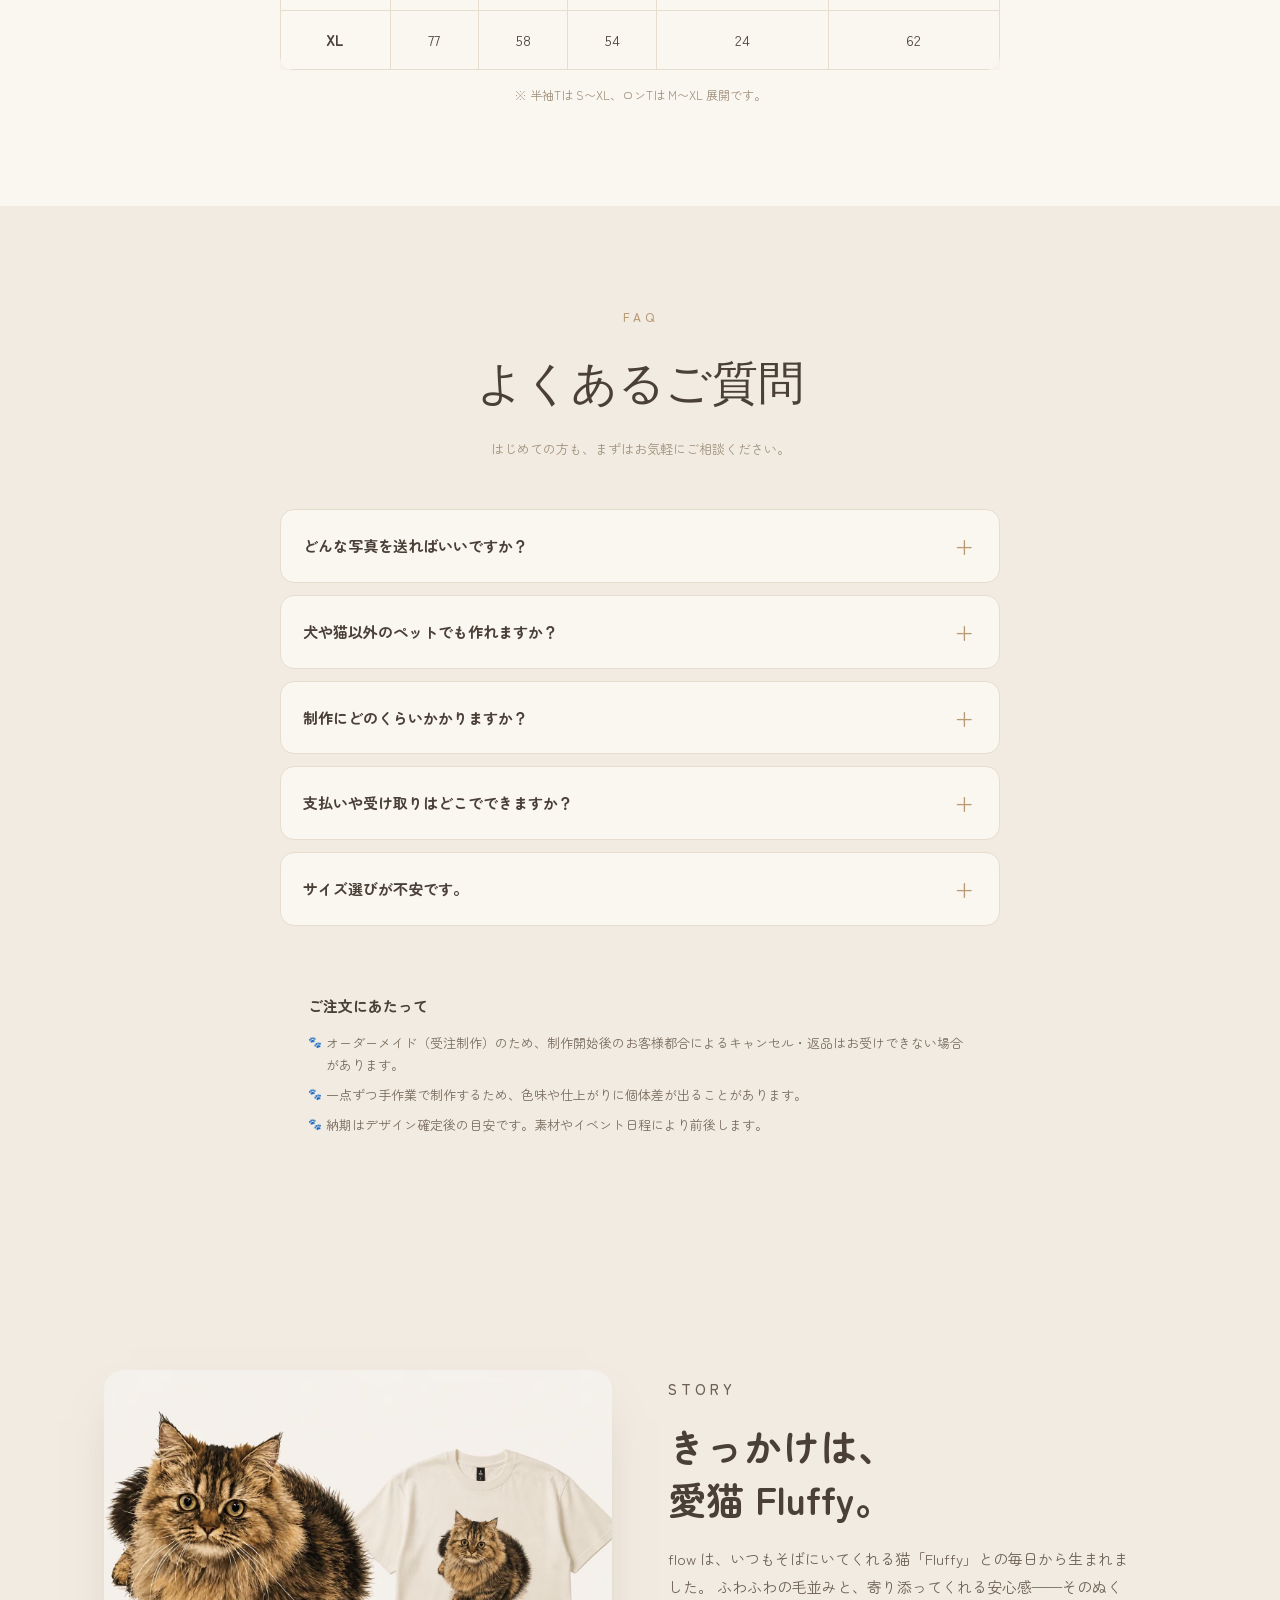
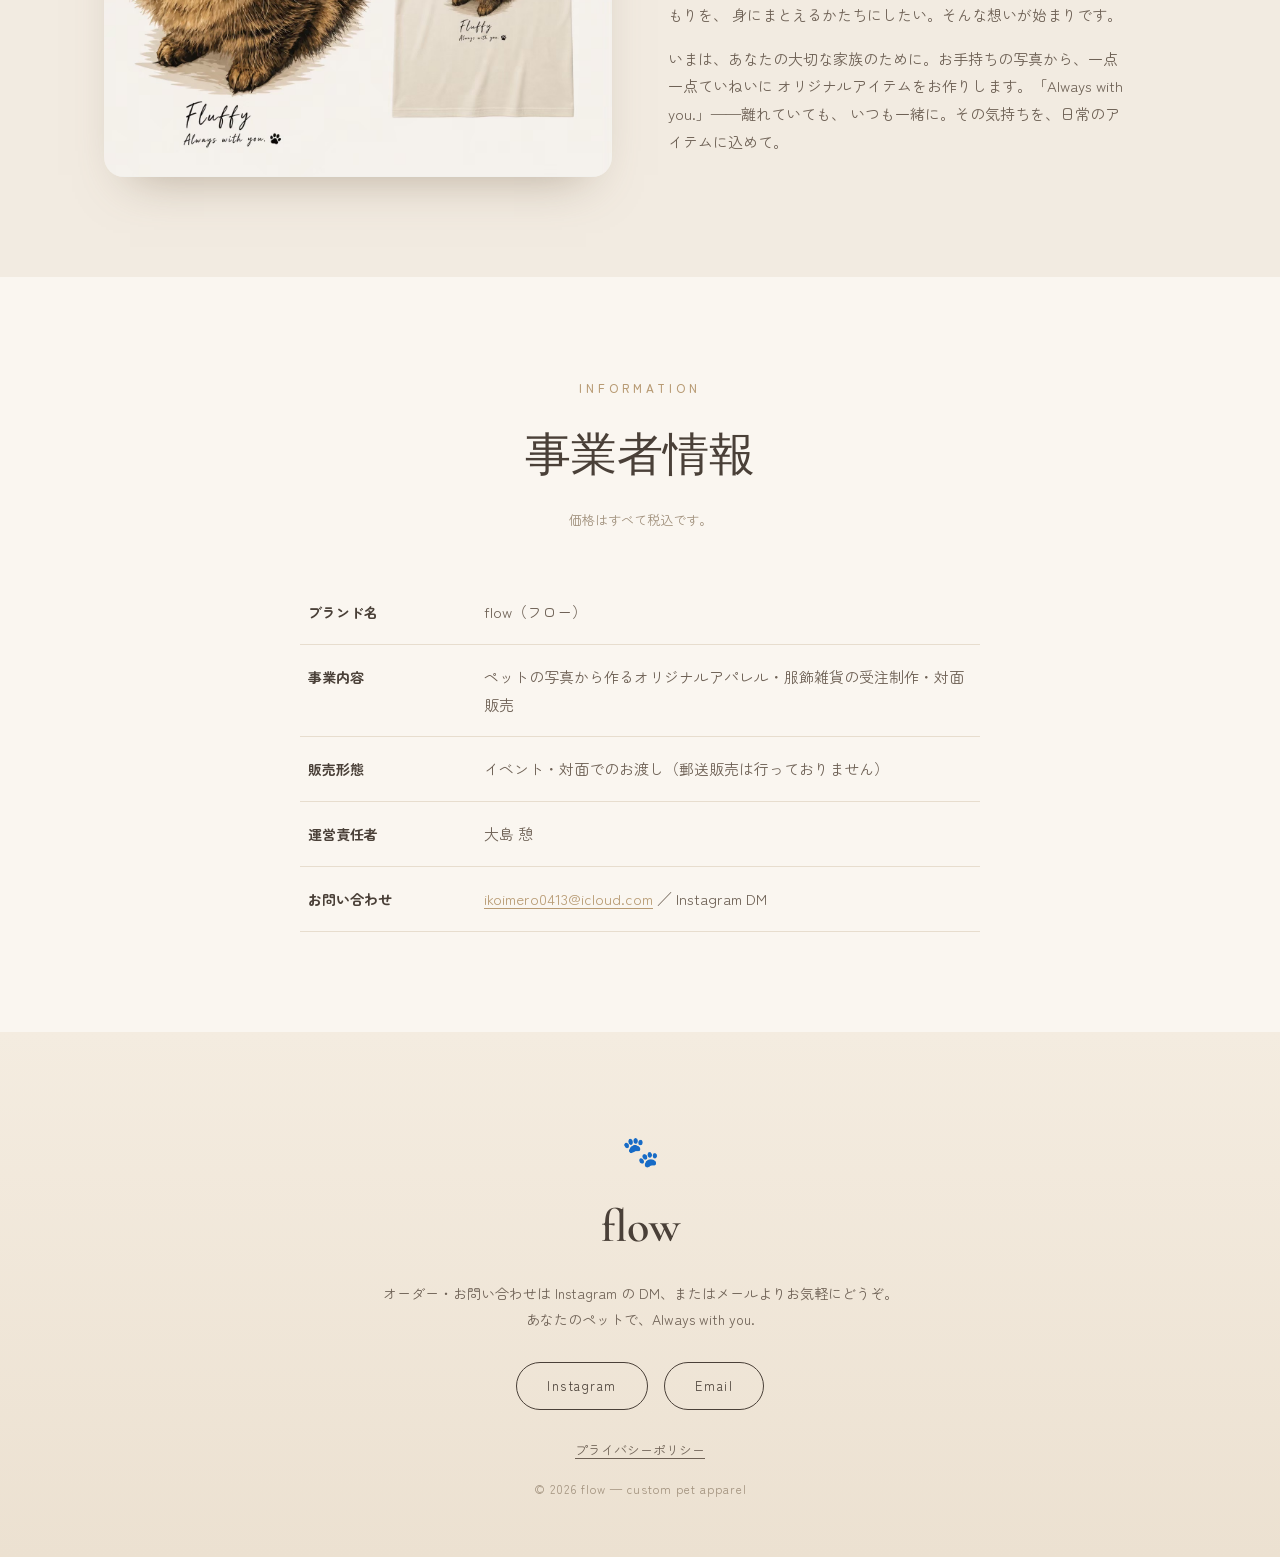
==== commit 1b7da4b5: "Polish site: FAQ, order notes, privacy, favicon & OGP - Add FAQ accordion and 受注制作のご注意 (lead time / " ====
--- a/index.html
+++ b/index.html
@@ -8,6 +8,15 @@
 <meta property="og:title" content="flow — あなたのペットで作る、オーダーメイドアパレル">
 <meta property="og:description" content="ペットの写真から作る、世界にひとつのオリジナルアパレル・服飾雑貨。">
 <meta property="og:type" content="website">
+<meta property="og:site_name" content="flow">
+<meta property="og:url" content="https://pet-flow.jp/">
+<meta property="og:image" content="https://pet-flow.jp/ogp.jpg">
+<meta name="twitter:card" content="summary_large_image">
+<meta name="twitter:image" content="https://pet-flow.jp/ogp.jpg">
+<meta name="theme-color" content="#f7f1e8">
+<link rel="icon" href="favicon.svg" type="image/svg+xml">
+<link rel="apple-touch-icon" href="apple-touch-icon.png">
+<link rel="canonical" href="https://pet-flow.jp/">
 <link rel="preconnect" href="https://fonts.googleapis.com">
 <link rel="preconnect" href="https://fonts.gstatic.com" crossorigin>
 <link href="https://fonts.googleapis.com/css2?family=Cormorant+Garamond:ital,wght@0,400;0,500;0,600;1,400&family=Zen+Maru+Gothic:wght@400;500;700&display=swap" rel="stylesheet">
@@ -23,7 +32,7 @@
         <a href="#concept">CONCEPT</a>
         <a href="#order">ORDER</a>
         <a href="#items">ITEMS</a>
-        <a href="#story">STORY</a>
+        <a href="#faq">FAQ</a>
         <a href="#information">INFO</a>
         <a href="#contact">CONTACT</a>
       </nav>
@@ -323,6 +332,47 @@
     </div>
   </section>
 
+  <!-- ===== FAQ ===== -->
+  <section id="faq" class="section section-alt">
+    <div class="wrap">
+      <p class="eyebrow center">FAQ</p>
+      <h2 class="section-title center">よくあるご質問</h2>
+      <p class="section-sub center">はじめての方も、まずはお気軽にご相談ください。</p>
+
+      <div class="faq">
+        <details class="qa">
+          <summary>どんな写真を送ればいいですか？</summary>
+          <p>ペットのお顔や全身がはっきり写った、明るい写真が最適です。複数枚いただけると、より似せて制作できます。</p>
+        </details>
+        <details class="qa">
+          <summary>犬や猫以外のペットでも作れますか？</summary>
+          <p>はい。うさぎや小動物など、大切な家族ならどんな子でもご相談ください。</p>
+        </details>
+        <details class="qa">
+          <summary>制作にどのくらいかかりますか？</summary>
+          <p>デザイン確認後、アイテムにより約2〜4週間が目安です（混雑時は前後します）。イベントでのお渡し日に合わせてご案内します。</p>
+        </details>
+        <details class="qa">
+          <summary>支払いや受け取りはどこでできますか？</summary>
+          <p>イベント会場・対面でのお渡し／お支払いです。まずは Instagram の DM またはメールでご相談ください。</p>
+        </details>
+        <details class="qa">
+          <summary>サイズ選びが不安です。</summary>
+          <p>サイズガイドをご用意しています。迷ったらお気軽にご相談ください。対面でご確認いただくこともできます。</p>
+        </details>
+      </div>
+
+      <div class="notice">
+        <h3>ご注文にあたって</h3>
+        <ul>
+          <li>オーダーメイド（受注制作）のため、制作開始後のお客様都合によるキャンセル・返品はお受けできない場合があります。</li>
+          <li>一点ずつ手作業で制作するため、色味や仕上がりに個体差が出ることがあります。</li>
+          <li>納期はデザイン確定後の目安です。素材やイベント日程により前後します。</li>
+        </ul>
+      </div>
+    </div>
+  </section>
+
   <!-- ===== ストーリー ===== -->
   <section id="story" class="section section-alt">
     <div class="wrap story">
@@ -377,7 +427,8 @@
         <a href="https://instagram.com/" target="_blank" rel="noopener">Instagram</a>
         <a href="mailto:ikoimero0413@icloud.com">Email</a>
       </div>
-      <p class="copyright">© 2026 flow — original design apparel</p>
+      <p class="footer-legal"><a href="privacy.html">プライバシーポリシー</a></p>
+      <p class="copyright">© 2026 flow — custom pet apparel</p>
     </div>
   </footer>
 
--- a/styles.css
+++ b/styles.css
@@ -151,6 +151,34 @@
   font-family: 'Cormorant Garamond', serif;
   font-size: 22px; color: var(--ink); margin-top: 6px; font-weight: 600;
 }
+
+/* ===== FAQ ===== */
+.faq { max-width: 720px; margin: 0 auto; }
+.qa {
+  background: var(--paper); border: 1px solid var(--sand);
+  border-radius: 14px; padding: 4px 22px; margin-bottom: 12px;
+}
+.qa summary {
+  list-style: none; cursor: pointer; padding: 18px 30px 18px 0;
+  font-weight: 700; font-size: 15px; position: relative;
+}
+.qa summary::-webkit-details-marker { display: none; }
+.qa summary::after {
+  content: "+"; position: absolute; right: 2px; top: 50%; transform: translateY(-50%);
+  font-size: 22px; color: var(--accent); font-weight: 400; transition: transform .2s;
+}
+.qa[open] summary::after { content: "−"; }
+.qa p { padding: 0 0 18px; color: #6e6155; font-size: 14px; }
+.notice {
+  max-width: 720px; margin: 40px auto 0; background: var(--cream);
+  border-radius: 16px; padding: 26px 28px;
+}
+.notice h3 { font-size: 15px; font-weight: 700; margin-bottom: 12px; }
+.notice ul { list-style: none; }
+.notice li {
+  font-size: 13px; color: #7a6d60; padding-left: 18px; position: relative; margin-bottom: 8px; line-height: 1.7;
+}
+.notice li::before { content: "🐾"; position: absolute; left: 0; font-size: 11px; }
 
 /* ===== ストーリー ===== */
 .story { display: grid; grid-template-columns: 1fr 1fr; gap: 56px; align-items: center; }
@@ -200,6 +228,16 @@
 .size-table tbody th { background: #fbf7f1; font-weight: 700; }
 .size-table tbody tr:hover td { background: #f6efe4; }
 
+/* ===== 法務ページ ===== */
+.legal { max-width: 760px; }
+.legal .section-title { text-align: left; }
+.legal-lead { color: #6e6155; margin: 12px 0 40px; font-size: 15px; }
+.legal-block { margin-bottom: 28px; }
+.legal-block h2 { font-size: 16px; font-weight: 700; margin-bottom: 8px; color: var(--ink); }
+.legal-block p { color: #6e6155; font-size: 14.5px; }
+.legal-block a { color: var(--accent); text-decoration: underline; text-underline-offset: 3px; }
+.legal-date { margin-top: 40px; font-size: 13px; color: var(--muted); }
+
 /* ===== フッター ===== */
 .site-footer {
   background: linear-gradient(180deg,#f4ece0 0%, #ece1d1 100%);
@@ -217,7 +255,10 @@
   font-size: 13px; letter-spacing: 1.5px; transition: background .2s, color .2s;
 }
 .links a:hover { background: var(--ink); color: #fdfbf7; }
-.copyright { margin-top: 46px; font-size: 12px; color: var(--muted); letter-spacing: 1px; }
+.footer-legal { margin-top: 28px; font-size: 13px; }
+.footer-legal a { color: #6e6155; text-decoration: underline; text-underline-offset: 3px; }
+.footer-legal a:hover { color: var(--ink); }
+.copyright { margin-top: 16px; font-size: 12px; color: var(--muted); letter-spacing: 1px; }
 
 /* ===== レスポンシブ ===== */
 @media (max-width: 900px) {
@@ -236,8 +277,10 @@
 @media (max-width: 640px) {
   .section { padding: 68px 0; }
   .features { grid-template-columns: 1fr; }
-  .nav a { margin-left: 12px; letter-spacing: .5px; font-size: 11px; }
+  .header-inner { flex-wrap: wrap; height: auto; padding: 12px 0 10px; }
   .brand { font-size: 24px; }
+  .nav { width: 100%; margin-top: 8px; display: flex; flex-wrap: wrap; gap: 4px 18px; }
+  .nav a { margin-left: 0; letter-spacing: .5px; font-size: 11.5px; }
   .info-row { grid-template-columns: 1fr; gap: 2px; padding: 14px 4px; }
   .steps { grid-template-columns: 1fr; }
 }
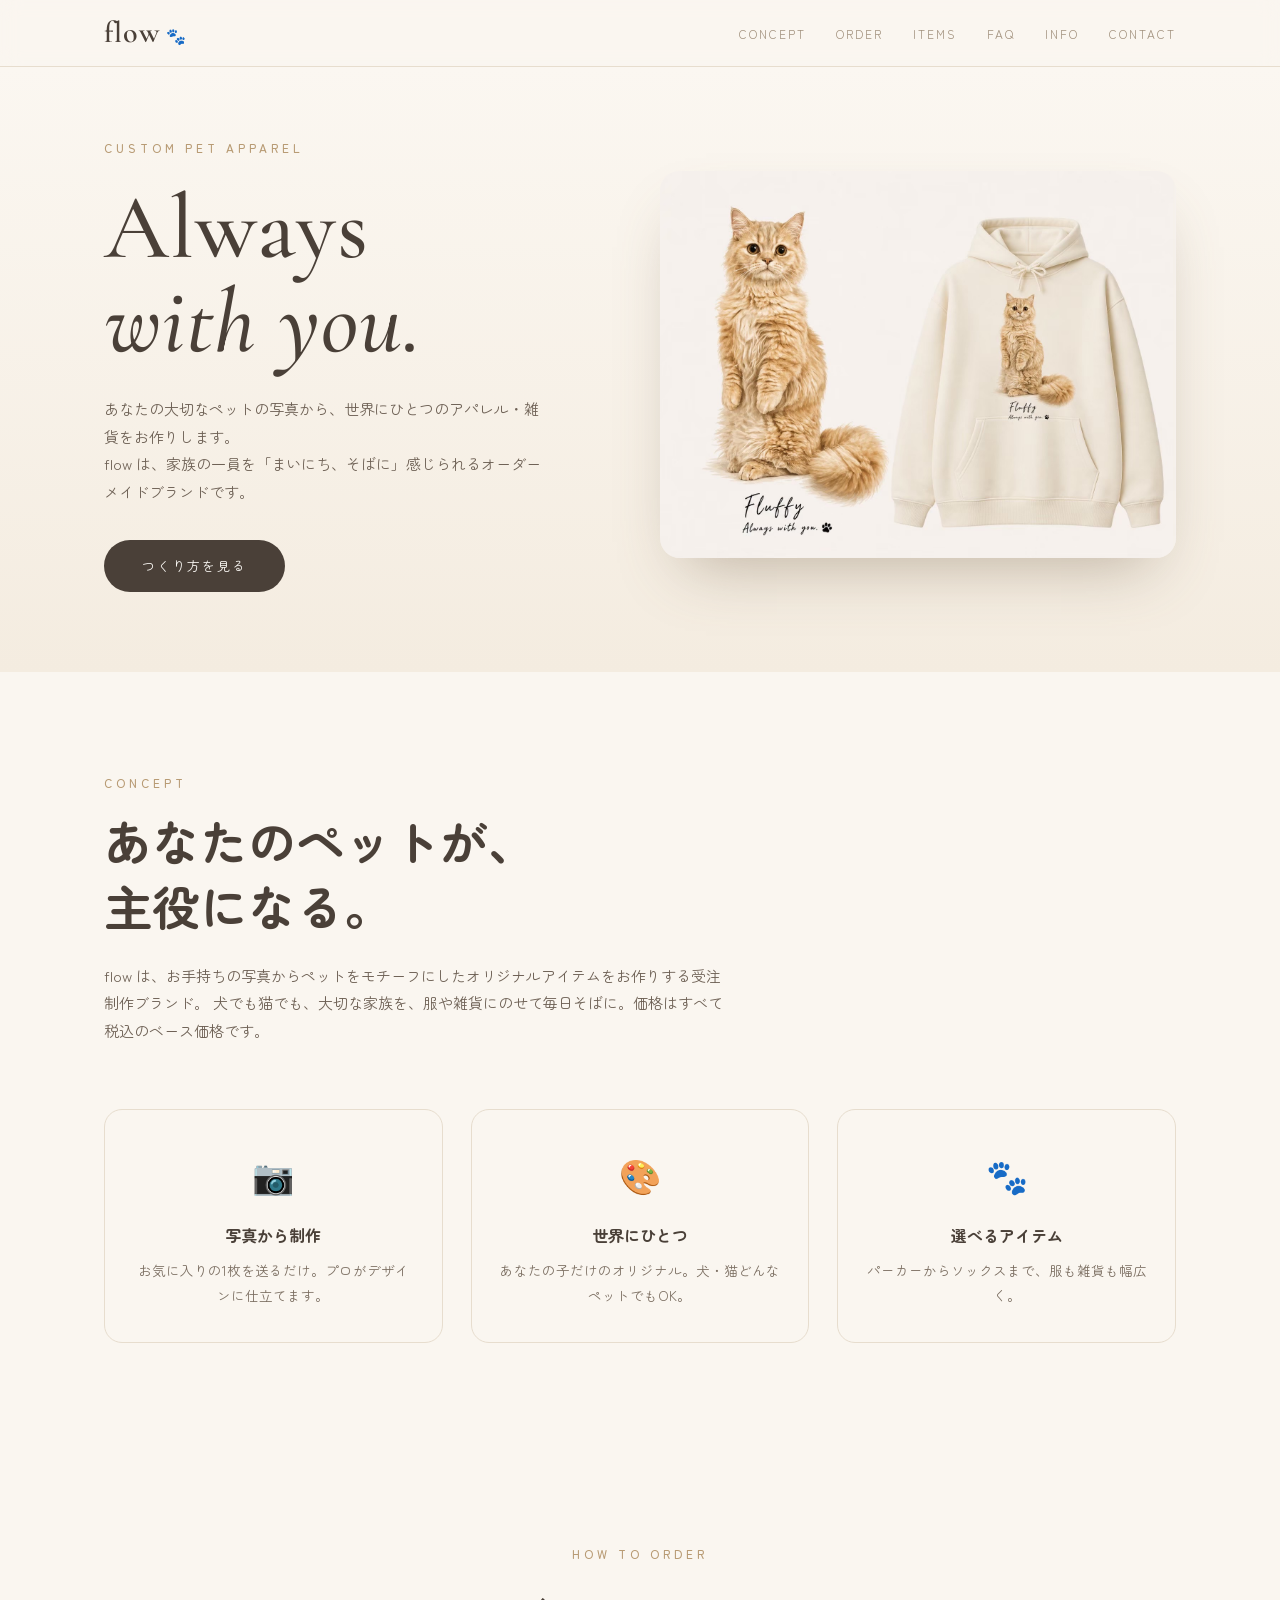
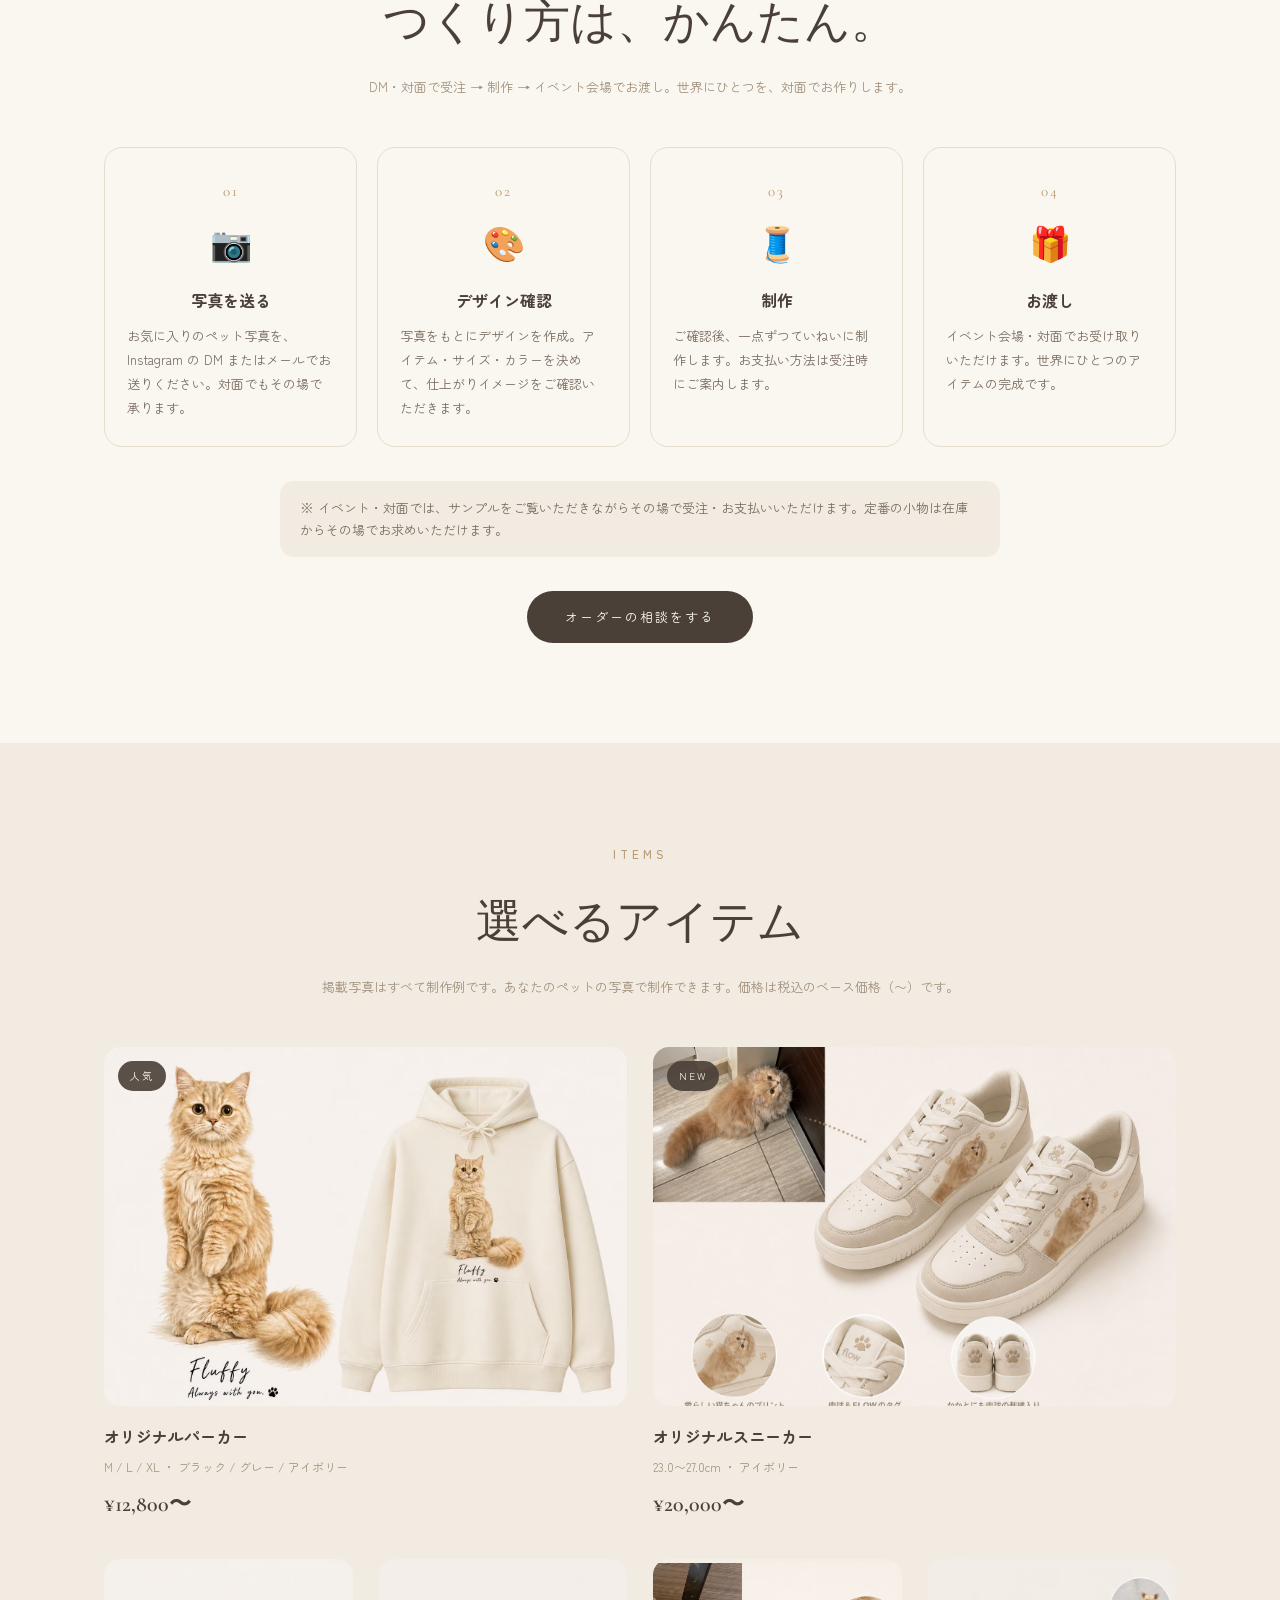
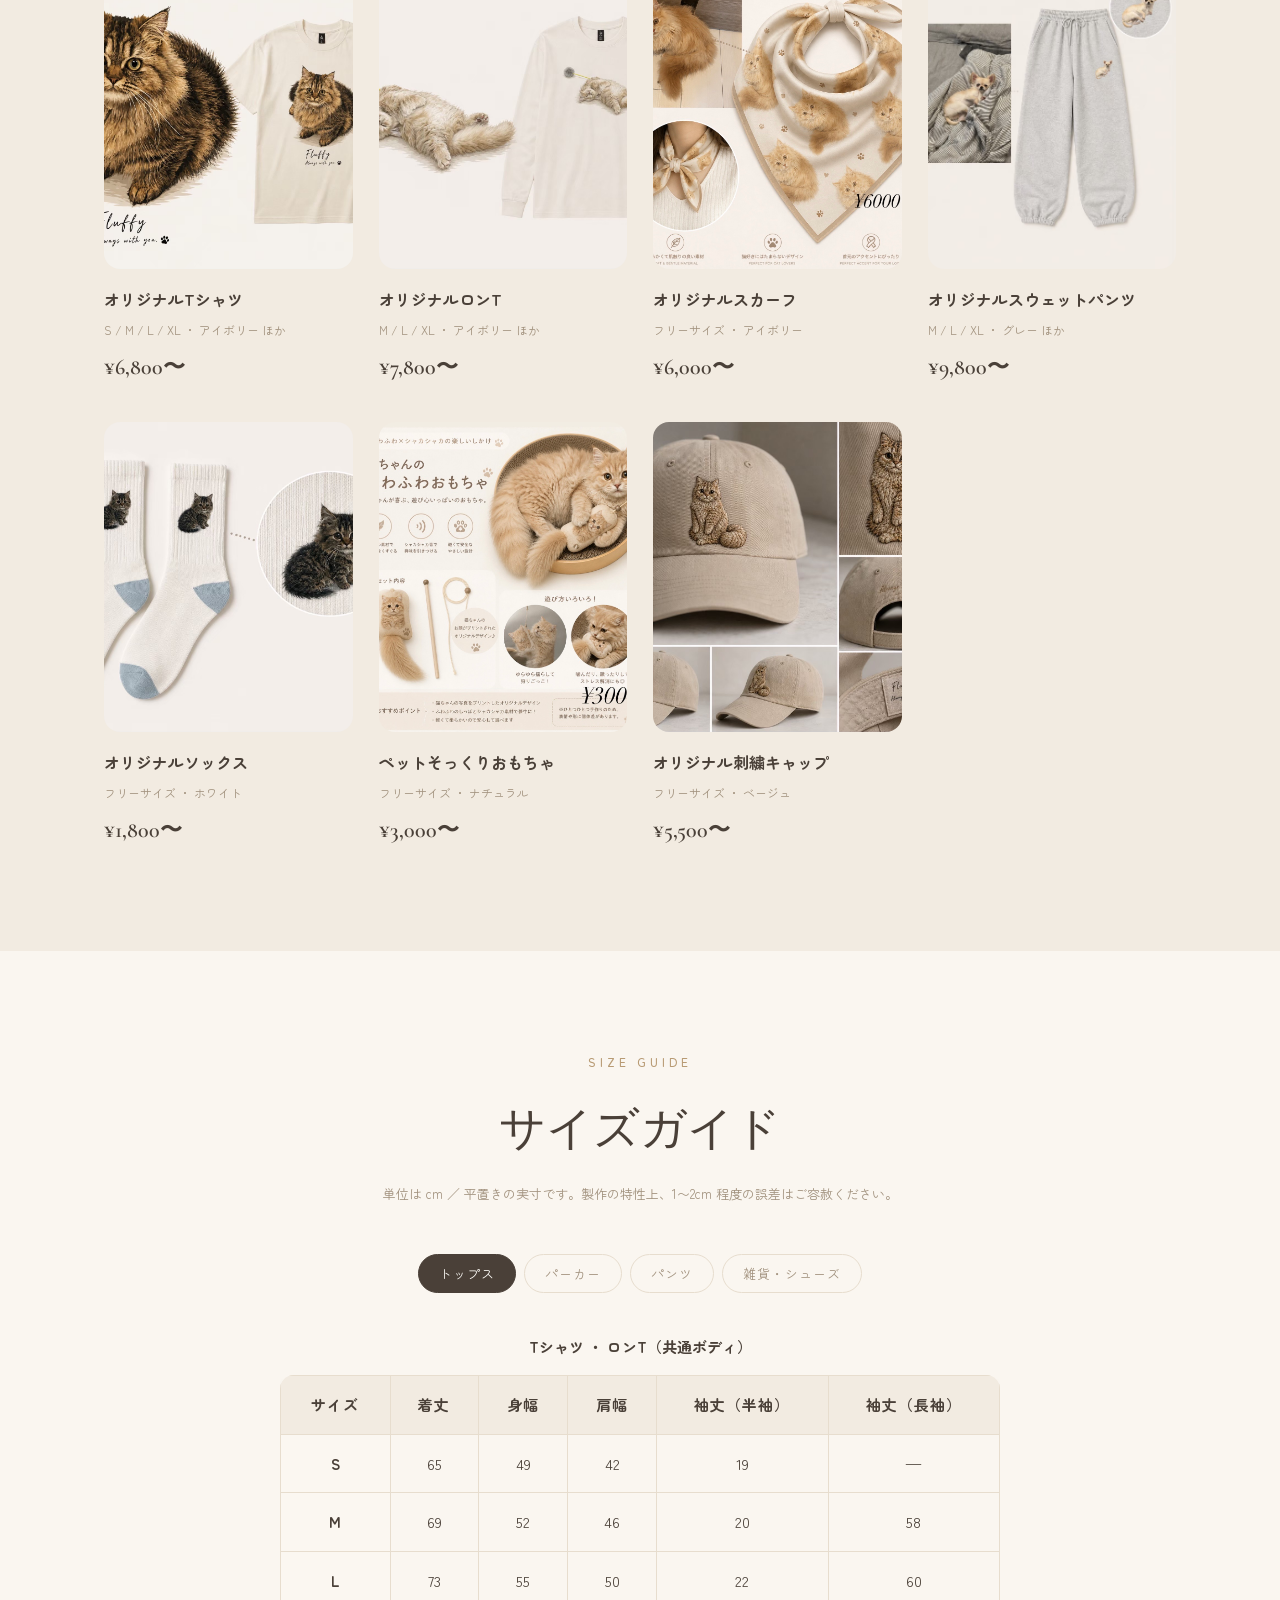
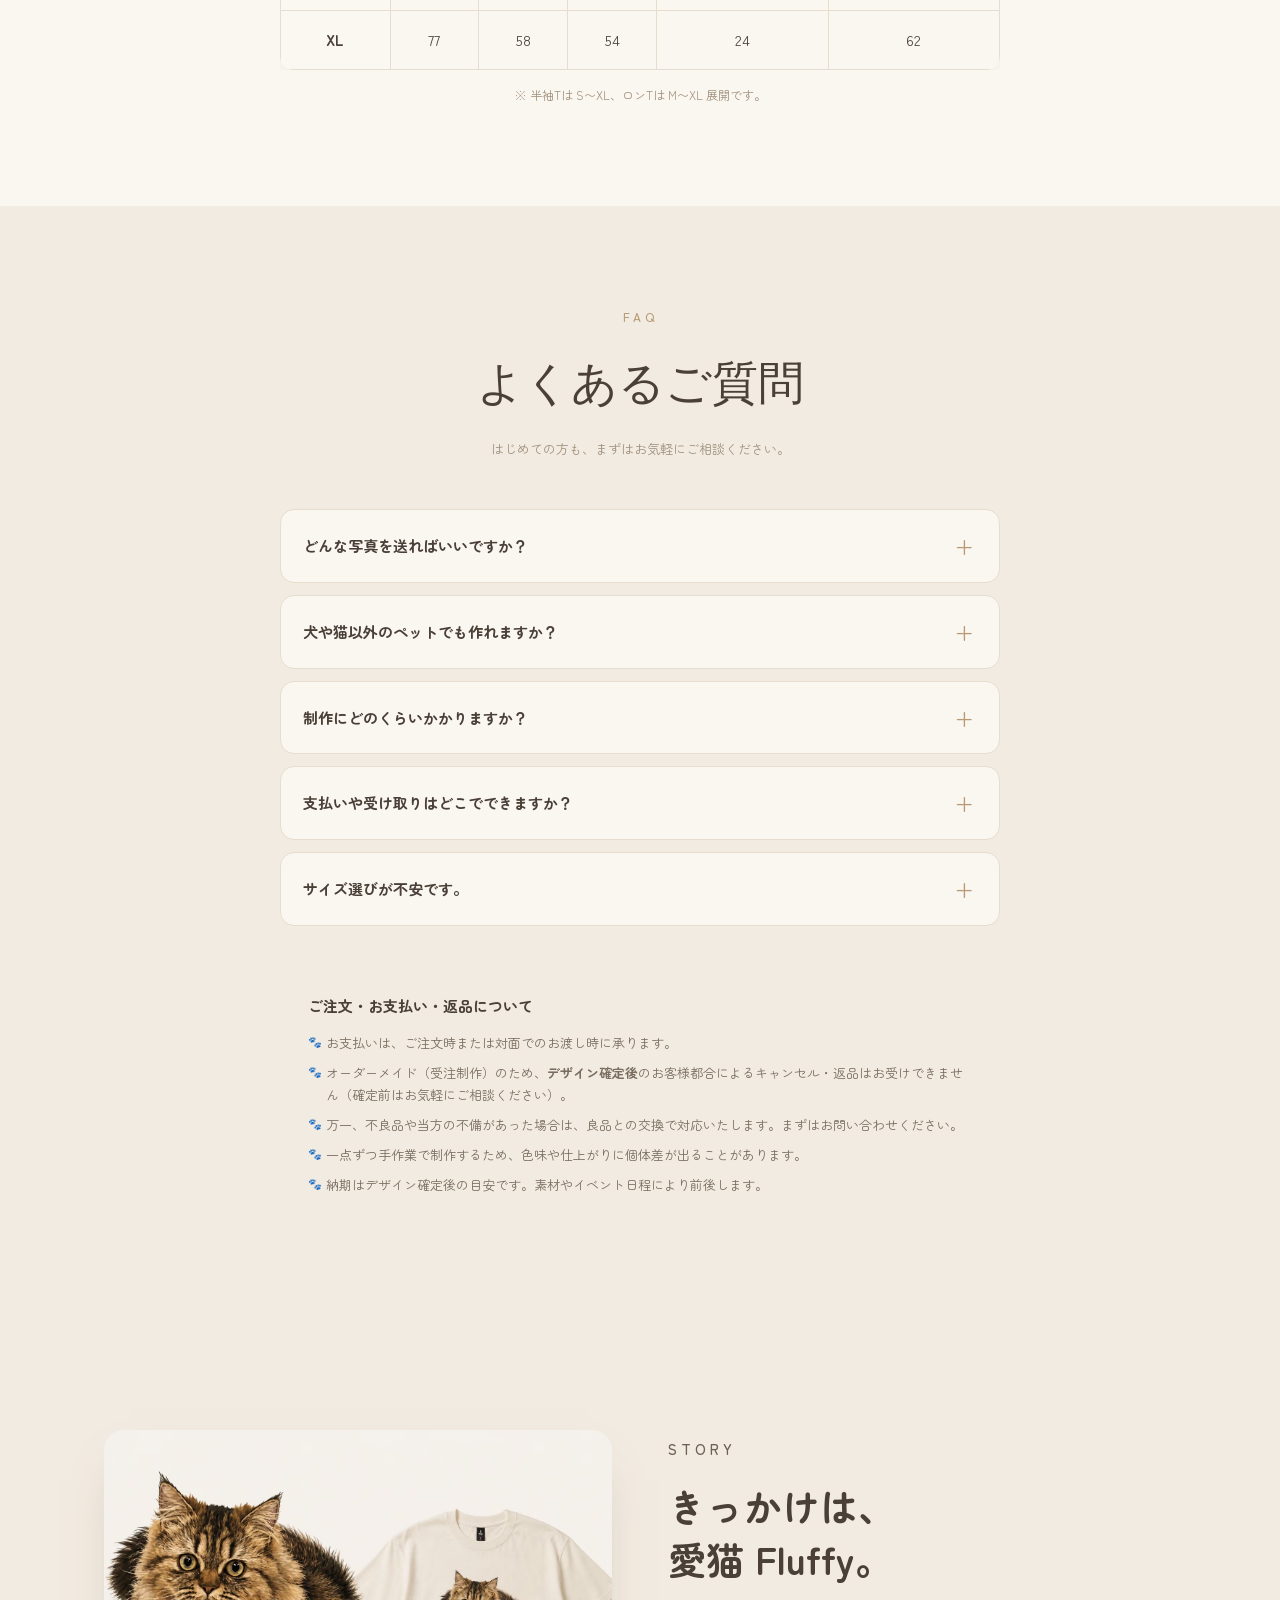
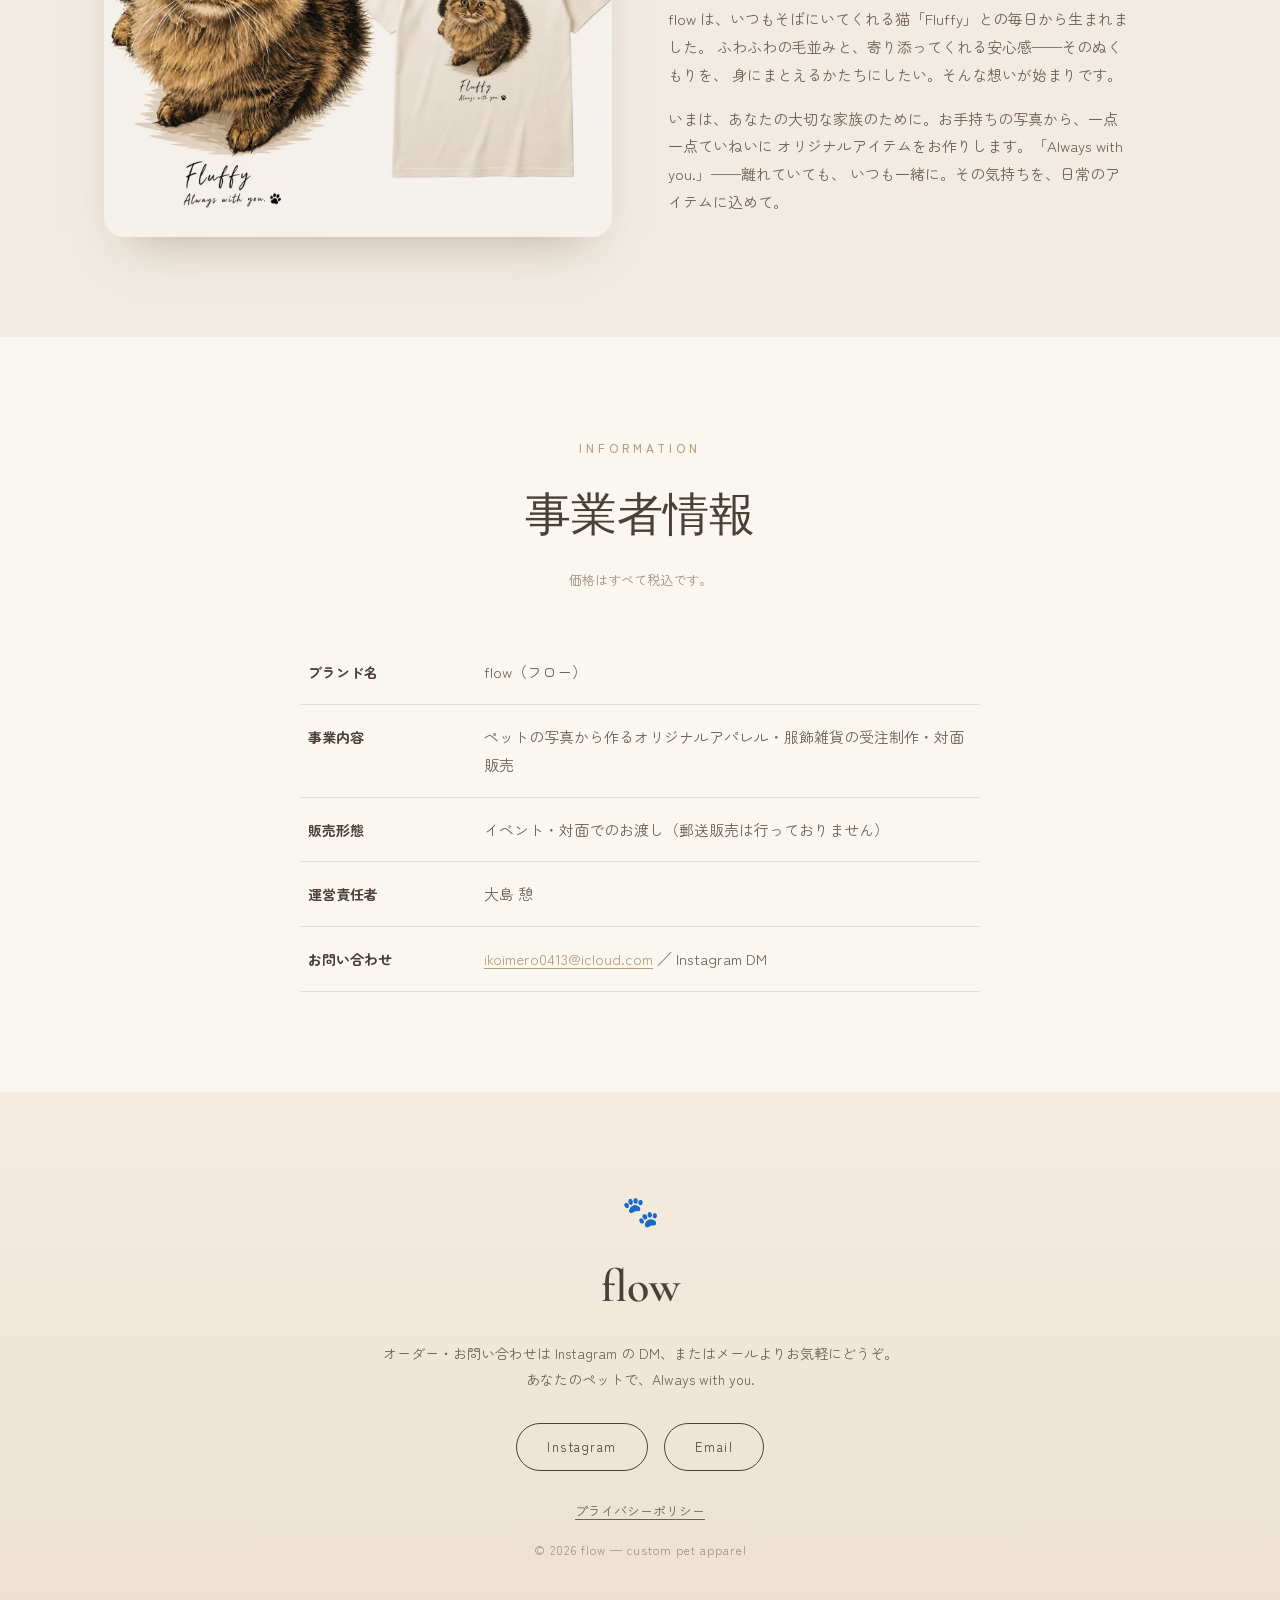
==== commit 94c3cf1f: "Clarify order, payment, and returns policy Make cancellation timing explicit (before/after design ap" ====
--- a/index.html
+++ b/index.html
@@ -363,9 +363,11 @@
       </div>
 
       <div class="notice">
-        <h3>ご注文にあたって</h3>
+        <h3>ご注文・お支払い・返品について</h3>
         <ul>
-          <li>オーダーメイド（受注制作）のため、制作開始後のお客様都合によるキャンセル・返品はお受けできない場合があります。</li>
+          <li>お支払いは、ご注文時または対面でのお渡し時に承ります。</li>
+          <li>オーダーメイド（受注制作）のため、<strong>デザイン確定後</strong>のお客様都合によるキャンセル・返品はお受けできません（確定前はお気軽にご相談ください）。</li>
+          <li>万一、不良品や当方の不備があった場合は、良品との交換で対応いたします。まずはお問い合わせください。</li>
           <li>一点ずつ手作業で制作するため、色味や仕上がりに個体差が出ることがあります。</li>
           <li>納期はデザイン確定後の目安です。素材やイベント日程により前後します。</li>
         </ul>
